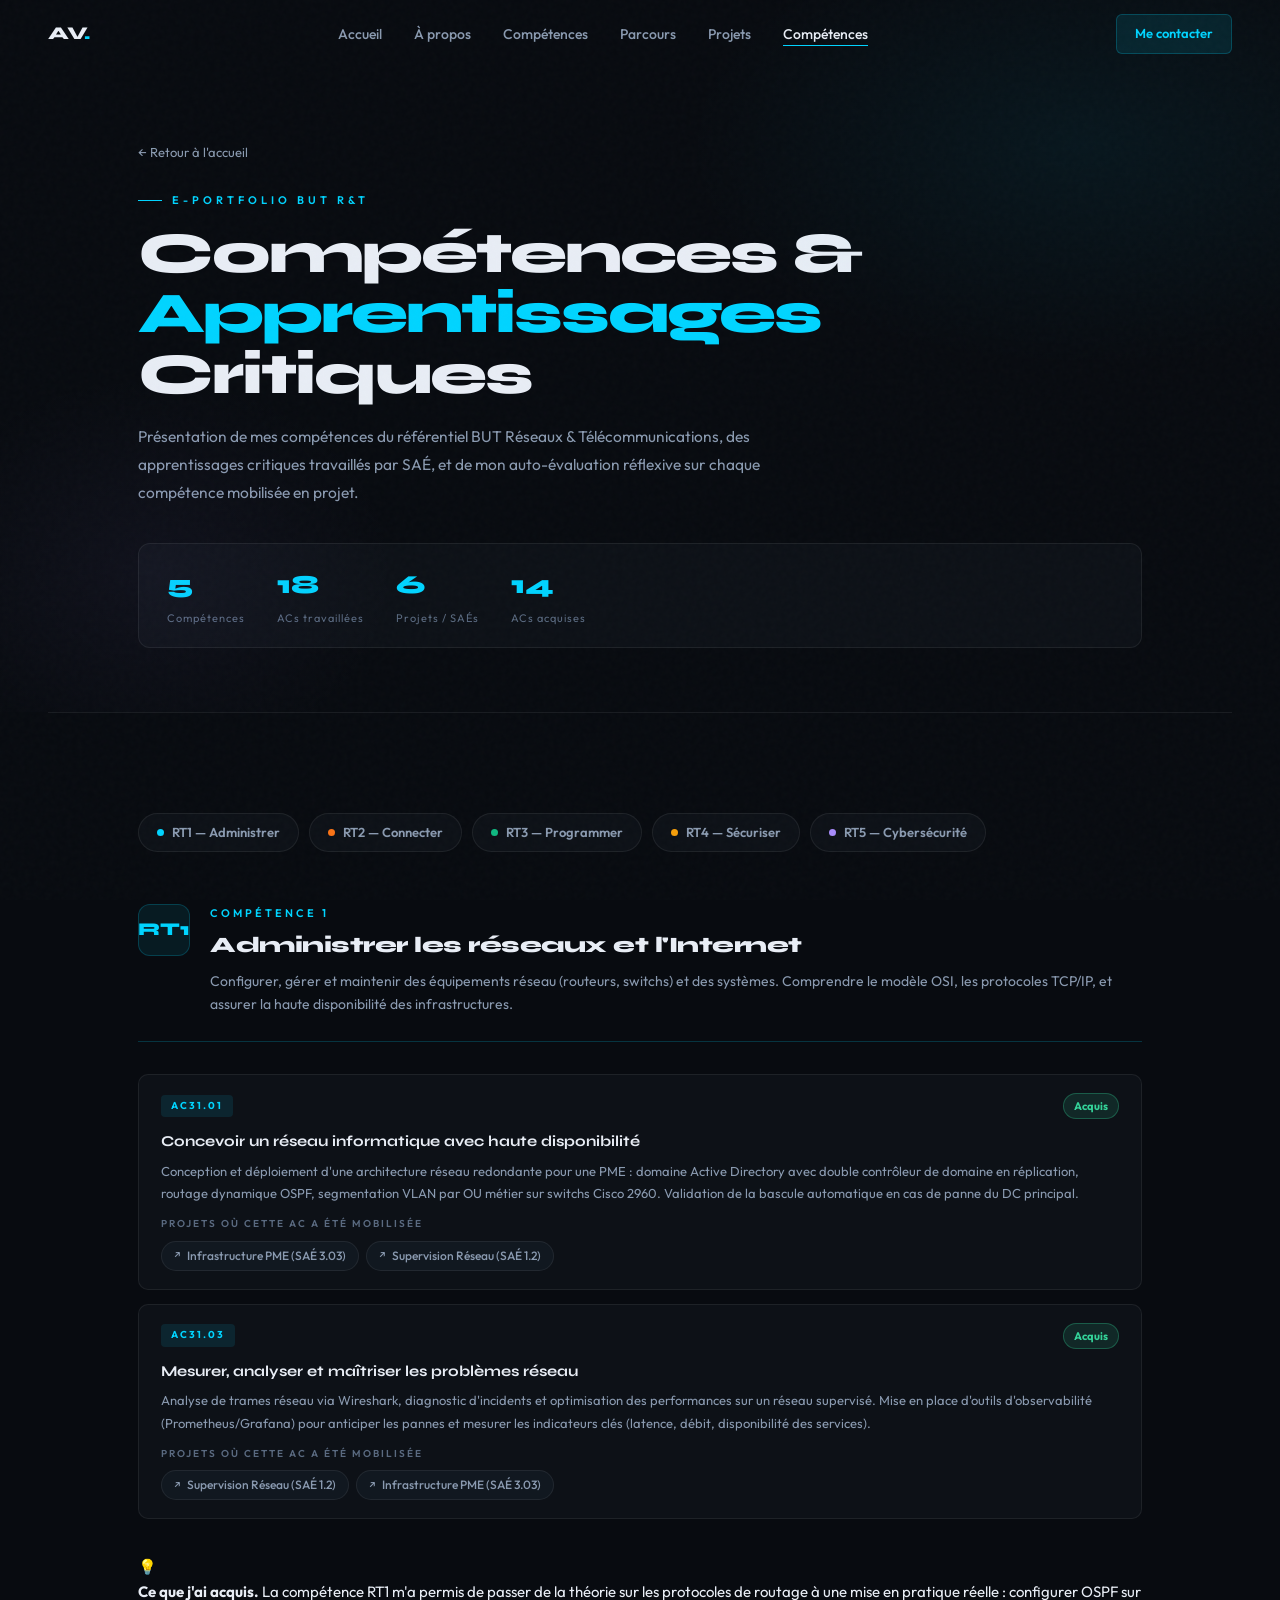
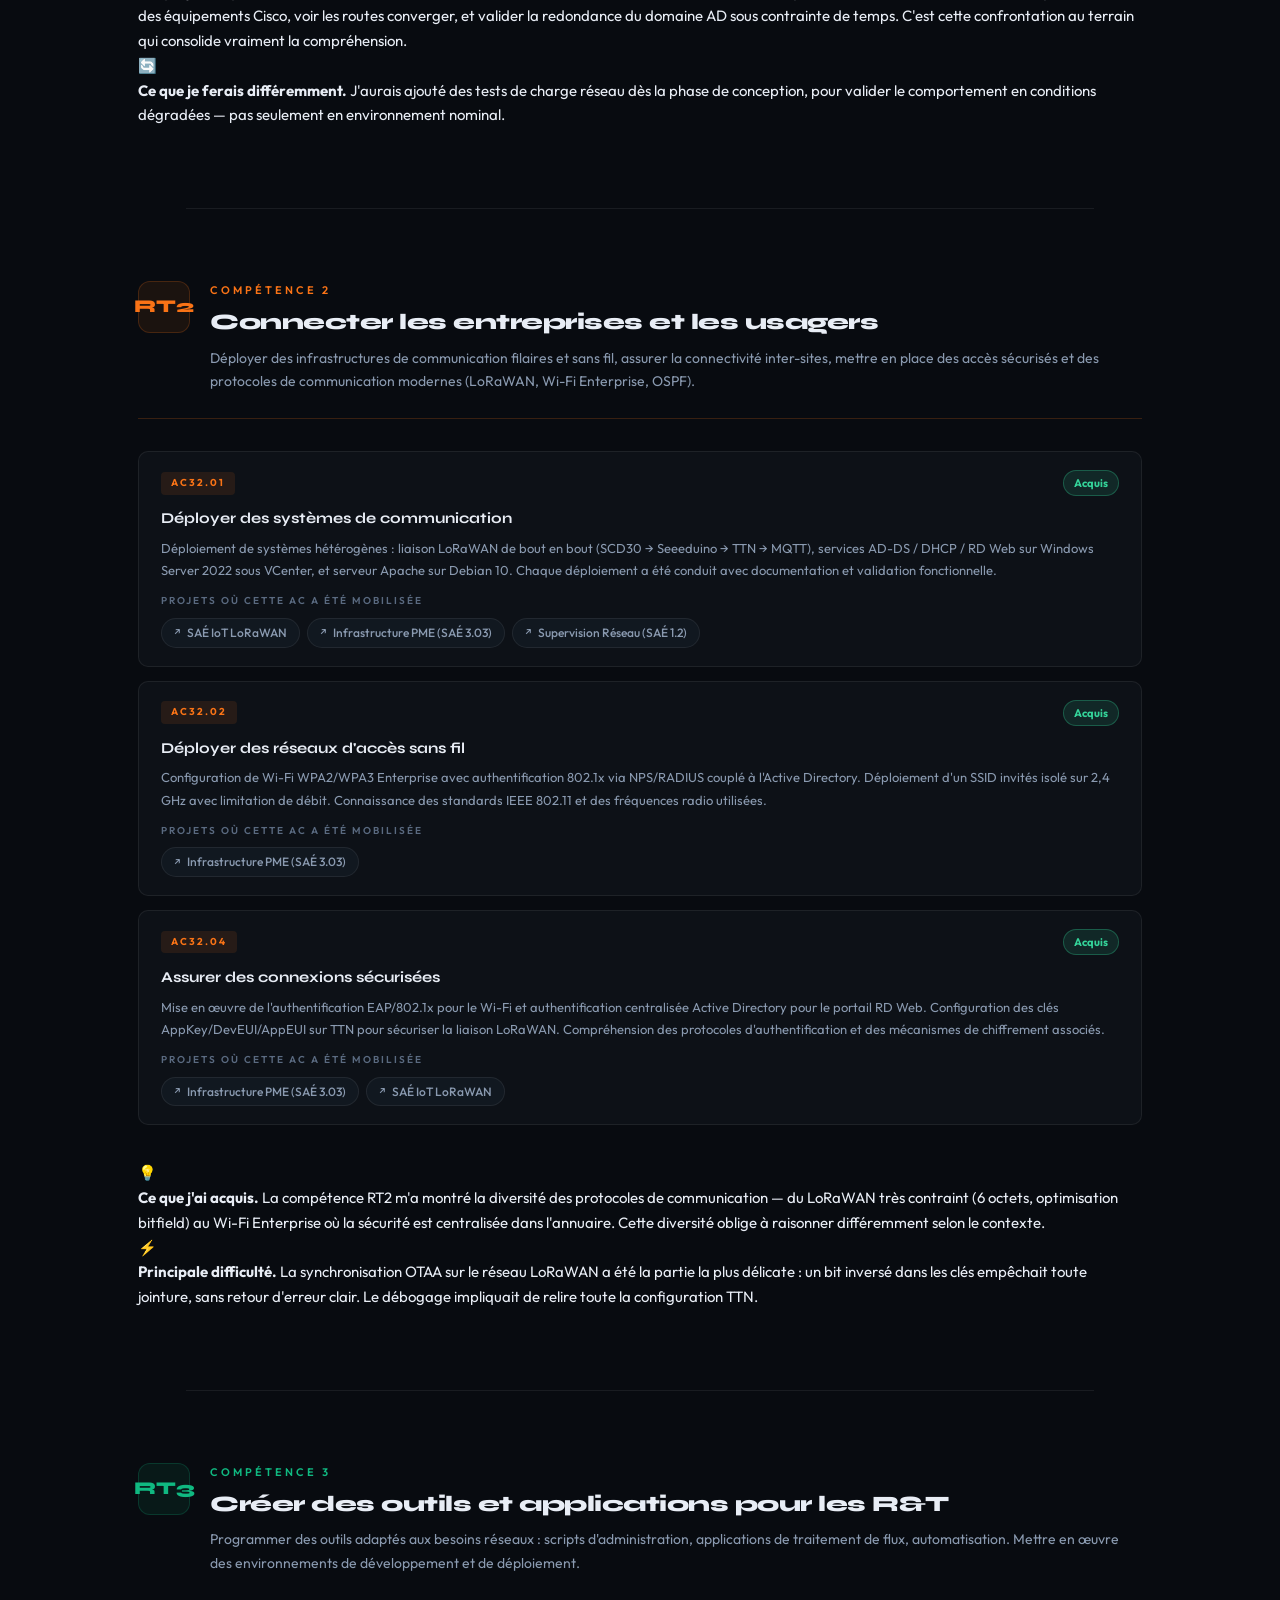
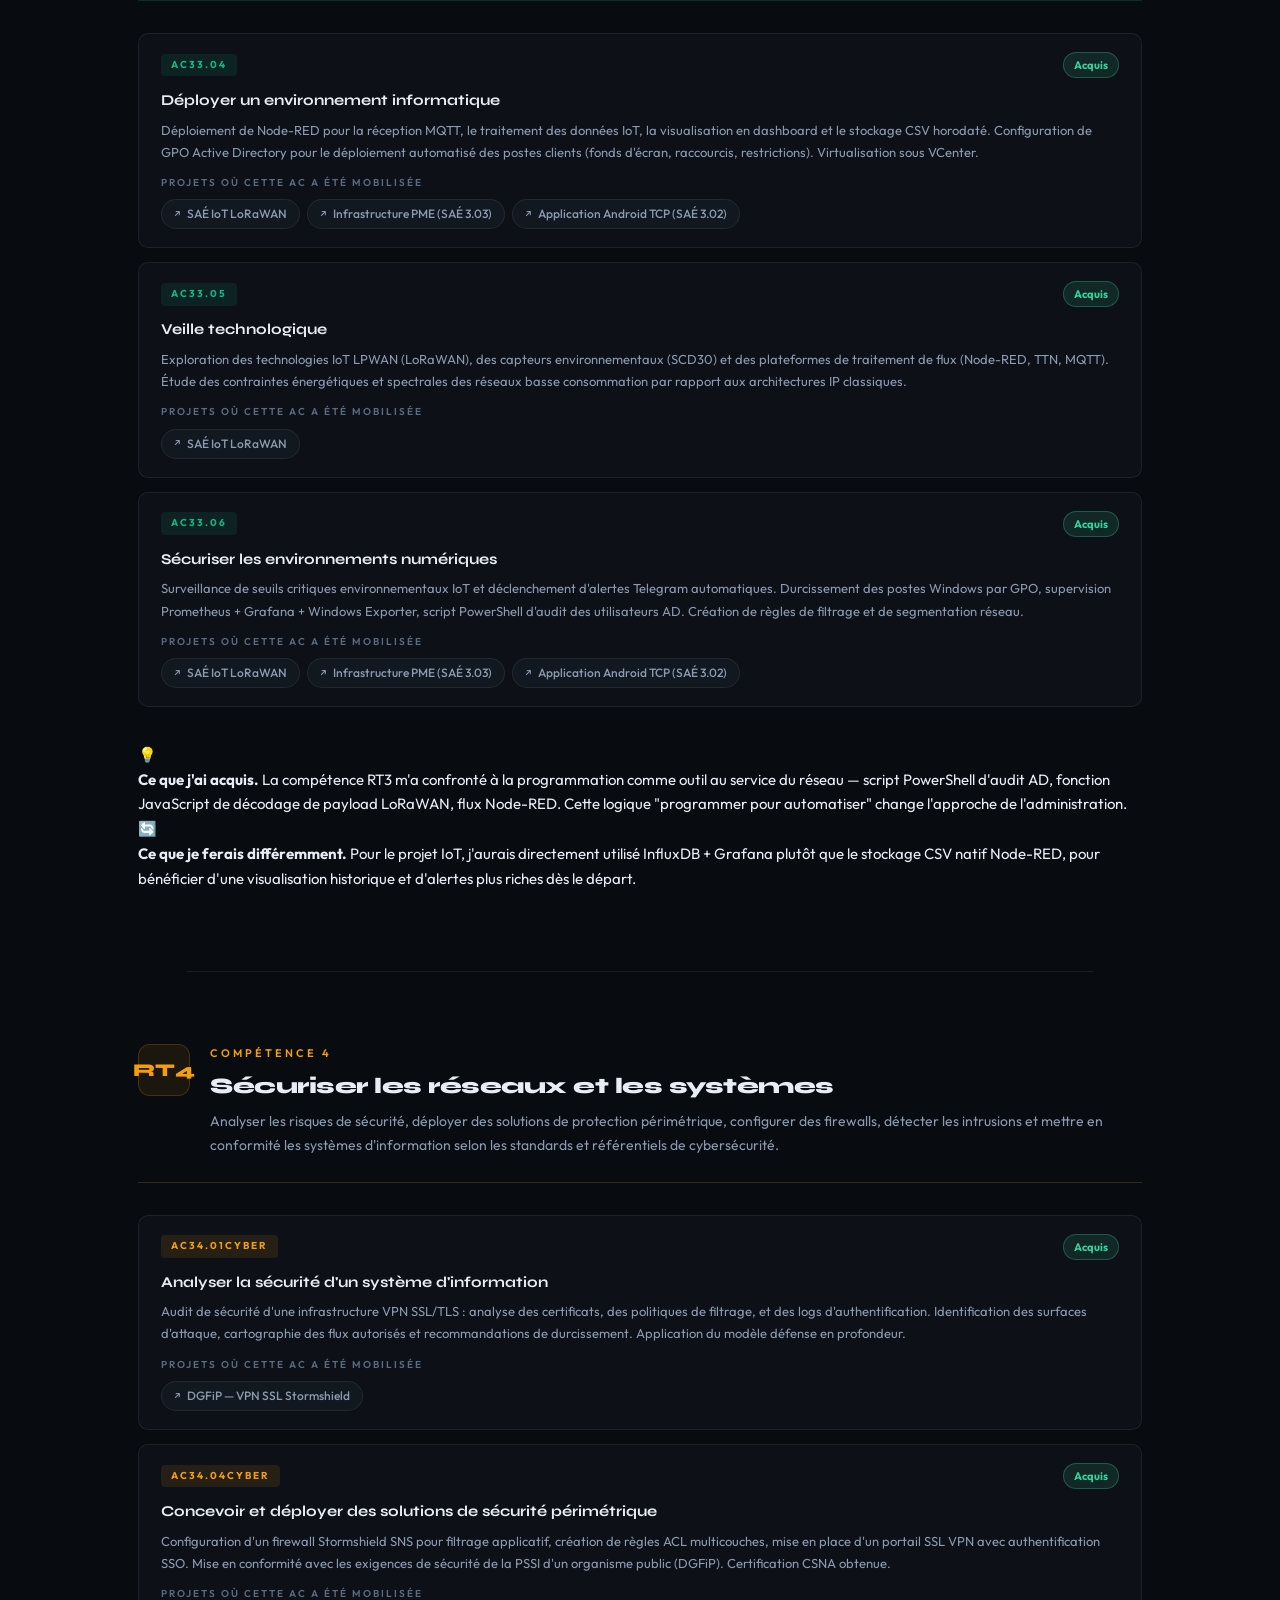
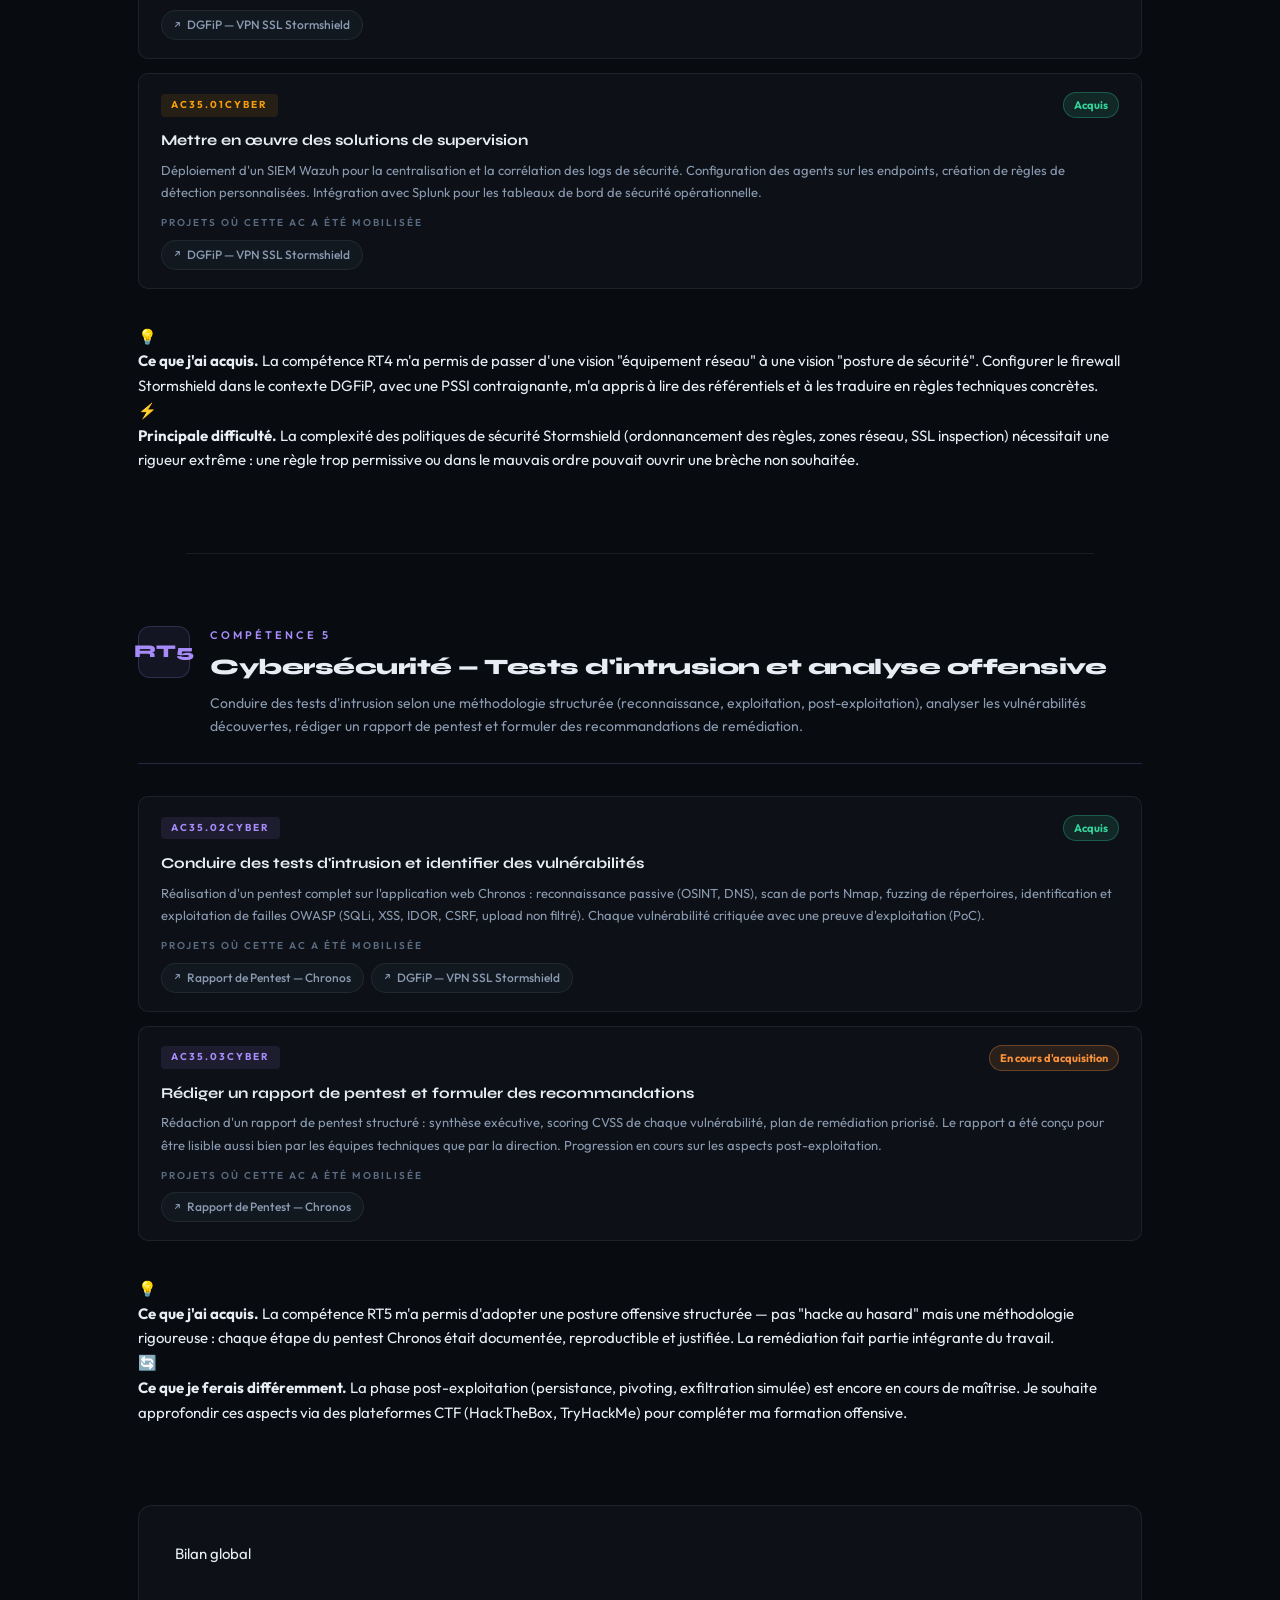
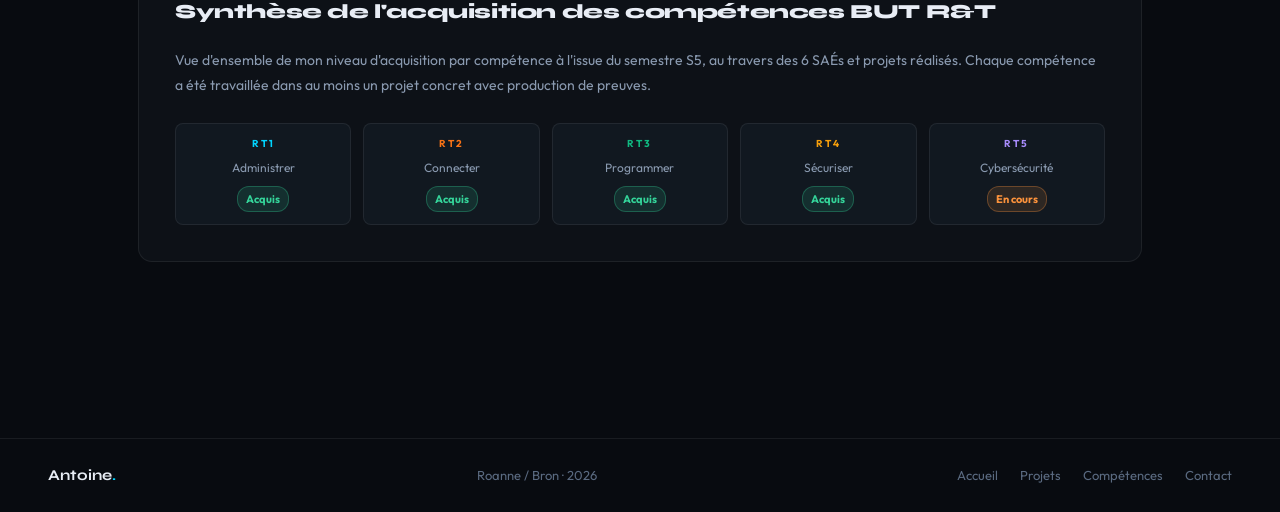
==== competences.html @ 31d894b2 "first commit" ====
<!DOCTYPE html>
<html lang="fr">
<head>
  <meta charset="UTF-8" />
  <meta name="viewport" content="width=device-width, initial-scale=1.0" />
  <title>Compétences BUT RT — Antoine Vernay</title>
  <meta name="description" content="E-Portfolio des compétences BUT Réseaux & Télécommunications — Apprentissages Critiques et projets associés par compétence." />
  <link rel="stylesheet" href="style.css" />
  <style>
    /* ── Hero ── */
    .comp-hero {
      padding: calc(var(--nav-h) + 72px) 0 64px;
      position: relative;
      overflow: hidden;
    }
    .comp-hero-blob {
      position: absolute;
      width: 800px; height: 450px;
      border-radius: 50%;
      background: radial-gradient(ellipse, rgba(0,212,255,.06) 0%, transparent 70%);
      top: -80px; right: -200px;
      pointer-events: none;
    }
    .comp-hero-blob-2 {
      position: absolute;
      width: 500px; height: 400px;
      border-radius: 50%;
      background: radial-gradient(ellipse, rgba(167,139,250,.05) 0%, transparent 70%);
      bottom: -60px; left: -100px;
      pointer-events: none;
    }
    .comp-back { display: inline-flex; align-items: center; gap: 8px; font-size: 13px; color: var(--muted-2); text-decoration: none; margin-bottom: 28px; transition: color .2s; }
    .comp-back:hover { color: var(--text); }
    .comp-hero-label { font-size: 11px; letter-spacing: 4px; text-transform: uppercase; color: var(--cyan); font-weight: 600; margin-bottom: 14px; display: flex; align-items: center; gap: 10px; }
    .comp-hero-label::before { content: ''; width: 24px; height: 1px; background: var(--cyan); }
    .comp-hero-title { font-family: var(--display); font-size: clamp(32px, 4.5vw, 60px); font-weight: 800; line-height: 1.05; letter-spacing: -2px; margin-bottom: 18px; }
    .comp-hero-title .cyan { color: var(--cyan); }
    .comp-hero-sub { font-size: 15.5px; color: var(--muted-2); line-height: 1.8; max-width: 680px; margin-bottom: 36px; }

    /* ── Stats bar ── */
    .comp-stats { display: flex; gap: 32px; flex-wrap: wrap; padding: 20px 28px; background: var(--bg-2); border: 1px solid var(--border); border-radius: 12px; margin-bottom: 0; }
    .comp-stat { display: flex; flex-direction: column; gap: 2px; }
    .comp-stat-val { font-family: var(--display); font-size: 26px; font-weight: 800; color: var(--cyan); }
    .comp-stat-lbl { font-size: 11px; color: var(--muted); letter-spacing: 1px; }

    /* ── Navigation des compétences ── */
    .comp-nav { display: flex; gap: 10px; flex-wrap: wrap; margin: 48px 0 52px; }
    .comp-nav-btn {
      display: inline-flex; align-items: center; gap: 8px;
      padding: 8px 18px; border-radius: 30px; font-size: 13px; font-weight: 600;
      border: 1px solid var(--border); background: var(--bg-2); color: var(--muted-2);
      cursor: pointer; text-decoration: none; transition: all .2s; font-family: var(--body);
    }
    .comp-nav-btn:hover { border-color: var(--cyan); color: var(--cyan); background: rgba(0,212,255,.06); }
    .comp-nav-btn.active { background: rgba(0,212,255,.1); border-color: var(--cyan); color: var(--cyan); }
    .comp-nav-dot { width: 7px; height: 7px; border-radius: 50%; flex-shrink: 0; }

    /* ── Blocs compétences ── */
    .comp-block { margin-bottom: 80px; scroll-margin-top: calc(var(--nav-h) + 20px); }
    .comp-block-header { display: flex; align-items: flex-start; gap: 20px; margin-bottom: 32px; padding-bottom: 24px; border-bottom: 1px solid var(--border); }
    .comp-block-num {
      width: 52px; height: 52px; border-radius: 12px; flex-shrink: 0;
      display: flex; align-items: center; justify-content: center;
      font-family: var(--display); font-size: 18px; font-weight: 800;
    }
    .comp-block-meta { flex: 1; }
    .comp-block-id { font-size: 11px; letter-spacing: 3px; text-transform: uppercase; font-weight: 600; margin-bottom: 5px; }
    .comp-block-title { font-family: var(--display); font-size: 22px; font-weight: 800; letter-spacing: -.5px; margin-bottom: 6px; }
    .comp-block-desc { font-size: 14px; color: var(--muted-2); line-height: 1.7; }

    /* ── ACs liste ── */
    .ac-list { display: grid; gap: 14px; margin-bottom: 36px; }
    .ac-item {
      background: var(--bg-2); border: 1px solid var(--border); border-radius: 10px;
      padding: 18px 22px; transition: border-color .25s;
    }
    .ac-item:hover { border-color: rgba(0,212,255,.2); }
    .ac-item-top { display: flex; align-items: center; justify-content: space-between; gap: 16px; margin-bottom: 10px; flex-wrap: wrap; }
    .ac-item-id { font-size: 10px; letter-spacing: 2px; text-transform: uppercase; font-weight: 700; padding: 3px 10px; border-radius: 4px; }
    .ac-item-status { font-size: 11px; font-weight: 700; padding: 3px 10px; border-radius: 20px; white-space: nowrap; }
    .ac-item-title { font-family: var(--display); font-size: 15px; font-weight: 700; color: var(--text); margin-bottom: 6px; }
    .ac-item-desc { font-size: 13px; color: var(--muted-2); line-height: 1.7; margin-bottom: 12px; }

    /* ── Projets liés ── */
    .ac-projects-label { font-size: 10px; letter-spacing: 2px; text-transform: uppercase; color: var(--muted); font-weight: 600; margin-bottom: 8px; }
    .ac-proj-list { display: flex; flex-wrap: wrap; gap: 7px; }
    .ac-proj-tag {
      display: inline-flex; align-items: center; gap: 6px;
      padding: 4px 12px; border-radius: 20px; font-size: 12px; font-weight: 500;
      text-decoration: none; transition: all .2s;
      border: 1px solid var(--border); background: var(--bg-3); color: var(--muted-2);
    }
    .ac-proj-tag:hover { color: var(--text); border-color: var(--muted); }
    .ac-proj-tag::before { content: '↗'; font-size: 10px; }

    /* Statuts */
    .s-acquis { background: rgba(52,211,153,.12); border: 1px solid rgba(52,211,153,.3); color: #34d399; }
    .s-encours { background: rgba(251,146,60,.12); border: 1px solid rgba(251,146,60,.3); color: #fb923c; }

    /* Couleurs par compétence */
    .c1 { --cc: #00d4ff;  --cc-bg: rgba(0,212,255,.08);  --cc-b: rgba(0,212,255,.2); }
    .c2 { --cc: #f97316;  --cc-bg: rgba(249,115,22,.08);  --cc-b: rgba(249,115,22,.2); }
    .c3 { --cc: #10b981;  --cc-bg: rgba(16,185,129,.08);  --cc-b: rgba(16,185,129,.2); }
    .c4 { --cc: #f59e0b;  --cc-bg: rgba(245,158,11,.08);  --cc-b: rgba(245,158,11,.2); }
    .c5 { --cc: #a78bfa;  --cc-bg: rgba(167,139,250,.08); --cc-b: rgba(167,139,250,.2); }

    .comp-block .comp-block-header { border-bottom-color: var(--cc-b); }
    .comp-block .comp-block-num { background: var(--cc-bg); border: 1px solid var(--cc-b); color: var(--cc); }
    .comp-block .comp-block-id { color: var(--cc); }
    .comp-block .ac-item:hover { border-color: var(--cc-b); }

    /* ── Conclusion globale ── */
    .global-conclusion { background: var(--bg-2); border: 1px solid var(--border); border-radius: 14px; padding: 36px; margin-bottom: 80px; }
    .global-conclusion-title { font-family: var(--display); font-size: 20px; font-weight: 800; letter-spacing: -.4px; margin-bottom: 20px; }
    .global-matrix { display: grid; grid-template-columns: repeat(5, 1fr); gap: 12px; margin-top: 24px; }
    .matrix-cell { background: var(--bg-3); border: 1px solid var(--border); border-radius: 8px; padding: 12px; text-align: center; }
    .matrix-cell-comp { font-size: 10px; letter-spacing: 2px; text-transform: uppercase; font-weight: 700; margin-bottom: 6px; }
    .matrix-cell-badge { font-size: 11px; font-weight: 700; padding: 3px 8px; border-radius: 12px; display: inline-block; }

    @media (max-width: 800px) {
      .global-matrix { grid-template-columns: repeat(3, 1fr); }
      .comp-stats { gap: 20px; }
    }
    @media (max-width: 560px) {
      .comp-block-header { flex-direction: column; }
      .global-matrix { grid-template-columns: 1fr 1fr; }
    }
  </style>
</head>
<body>

  <!-- ══ PAGE LOADER ══ -->
  <div id="page-loader">
    <div class="loader-ring"></div>
    <div class="loader-logo">AV<span>.</span></div>
  </div>

  <!-- ══ NAVBAR ══ -->
  <nav class="navbar" id="navbar">
    <a class="nav-logo" href="index.html">AV<span>.</span></a>
    <ul class="nav-links">
      <li><a href="index.html">Accueil</a></li>
      <li><a href="index.html#about">À propos</a></li>
      <li><a href="index.html#skills">Compétences</a></li>
      <li><a href="index.html#parcours">Parcours</a></li>
      <li><a href="projects.html">Projets</a></li>
      <li><a href="competences.html" class="active">Compétences</a></li>
    </ul>
    <a class="nav-cta" href="index.html#contact">Me contacter</a>
    <button class="nav-burger" id="burger" aria-label="Menu">
      <span></span><span></span><span></span>
    </button>
  </nav>

  <!-- Mobile menu -->
  <div class="nav-mobile" id="nav-mobile">
    <a href="index.html">Accueil</a>
    <a href="index.html#about">À propos</a>
    <a href="index.html#skills">Compétences</a>
    <a href="index.html#parcours">Parcours</a>
    <a href="projects.html">Projets</a>
    <a href="competences.html">Compétences</a>
    <a class="nav-cta" href="index.html#contact" style="align-self:flex-start">Me contacter</a>
  </div>


  <!-- ══ HERO ══ -->
  <div class="comp-hero">
    <div class="comp-hero-blob"></div>
    <div class="comp-hero-blob-2"></div>
    <div class="container">
      <a class="comp-back" href="index.html">← Retour à l'accueil</a>
      <p class="comp-hero-label">E-Portfolio BUT R&T</p>
      <h1 class="comp-hero-title">
        Compétences &amp; <span class="cyan">Apprentissages</span><br>Critiques
      </h1>
      <p class="comp-hero-sub">
        Présentation de mes compétences du référentiel BUT Réseaux &amp; Télécommunications, des apprentissages critiques travaillés par SAÉ, et de mon auto-évaluation réflexive sur chaque compétence mobilisée en projet.
      </p>
      <div class="comp-stats">
        <div class="comp-stat">
          <div class="comp-stat-val">5</div>
          <div class="comp-stat-lbl">Compétences</div>
        </div>
        <div class="comp-stat">
          <div class="comp-stat-val">18</div>
          <div class="comp-stat-lbl">ACs travaillées</div>
        </div>
        <div class="comp-stat">
          <div class="comp-stat-val">6</div>
          <div class="comp-stat-lbl">Projets / SAÉs</div>
        </div>
        <div class="comp-stat">
          <div class="comp-stat-val">14</div>
          <div class="comp-stat-lbl">ACs acquises</div>
        </div>
      </div>
    </div>
  </div>

  <div class="divider"></div>


  <!-- ══ CORPS ══ -->
  <div class="container" style="padding-top:52px; padding-bottom:96px;">

    <!-- Navigation des compétences -->
    <nav class="comp-nav" aria-label="Navigation compétences">
      <a href="#rt1" class="comp-nav-btn c1"><span class="comp-nav-dot" style="background:#00d4ff"></span>RT1 — Administrer</a>
      <a href="#rt2" class="comp-nav-btn c2"><span class="comp-nav-dot" style="background:#f97316"></span>RT2 — Connecter</a>
      <a href="#rt3" class="comp-nav-btn c3"><span class="comp-nav-dot" style="background:#10b981"></span>RT3 — Programmer</a>
      <a href="#rt4" class="comp-nav-btn c4"><span class="comp-nav-dot" style="background:#f59e0b"></span>RT4 — Sécuriser</a>
      <a href="#rt5" class="comp-nav-btn c5"><span class="comp-nav-dot" style="background:#a78bfa"></span>RT5 — Cybersécurité</a>
    </nav>


    <!-- ═══════════════════════════════ -->
    <!-- COMPÉTENCE 1 — Administrer     -->
    <!-- ═══════════════════════════════ -->
    <div class="comp-block c1 reveal" id="rt1">
      <div class="comp-block-header">
        <div class="comp-block-num">RT1</div>
        <div class="comp-block-meta">
          <div class="comp-block-id">Compétence 1</div>
          <div class="comp-block-title">Administrer les réseaux et l'Internet</div>
          <div class="comp-block-desc">Configurer, gérer et maintenir des équipements réseau (routeurs, switchs) et des systèmes. Comprendre le modèle OSI, les protocoles TCP/IP, et assurer la haute disponibilité des infrastructures.</div>
        </div>
      </div>

      <div class="ac-list">

        <!-- AC31.01 -->
        <div class="ac-item reveal">
          <div class="ac-item-top">
            <span class="ac-item-id" style="background:rgba(0,212,255,.1);color:#00d4ff">AC31.01</span>
            <span class="ac-item-status s-acquis">Acquis</span>
          </div>
          <div class="ac-item-title">Concevoir un réseau informatique avec haute disponibilité</div>
          <div class="ac-item-desc">
            Conception et déploiement d'une architecture réseau redondante pour une PME : domaine Active Directory avec double contrôleur de domaine en réplication, routage dynamique OSPF, segmentation VLAN par OU métier sur switchs Cisco 2960. Validation de la bascule automatique en cas de panne du DC principal.
          </div>
          <div class="ac-projects-label">Projets où cette AC a été mobilisée</div>
          <div class="ac-proj-list">
            <a class="ac-proj-tag" href="project-sae303.html">Infrastructure PME (SAÉ 3.03)</a>
            <a class="ac-proj-tag" href="project-sae12.html">Supervision Réseau (SAÉ 1.2)</a>
          </div>
        </div>

        <!-- AC31.03 -->
        <div class="ac-item reveal">
          <div class="ac-item-top">
            <span class="ac-item-id" style="background:rgba(0,212,255,.1);color:#00d4ff">AC31.03</span>
            <span class="ac-item-status s-acquis">Acquis</span>
          </div>
          <div class="ac-item-title">Mesurer, analyser et maîtriser les problèmes réseau</div>
          <div class="ac-item-desc">
            Analyse de trames réseau via Wireshark, diagnostic d'incidents et optimisation des performances sur un réseau supervisé. Mise en place d'outils d'observabilité (Prometheus/Grafana) pour anticiper les pannes et mesurer les indicateurs clés (latence, débit, disponibilité des services).
          </div>
          <div class="ac-projects-label">Projets où cette AC a été mobilisée</div>
          <div class="ac-proj-list">
            <a class="ac-proj-tag" href="project-sae12.html">Supervision Réseau (SAÉ 1.2)</a>
            <a class="ac-proj-tag" href="project-sae303.html">Infrastructure PME (SAÉ 3.03)</a>
          </div>
        </div>

      </div>

      <!-- Analyse réflexive RT1 -->
      <div class="reflexive-block">
        <div class="reflexive-item">
          <div class="reflexive-item-icon">💡</div>
          <div><strong>Ce que j'ai acquis.</strong> La compétence RT1 m'a permis de passer de la théorie sur les protocoles de routage à une mise en pratique réelle : configurer OSPF sur des équipements Cisco, voir les routes converger, et valider la redondance du domaine AD sous contrainte de temps. C'est cette confrontation au terrain qui consolide vraiment la compréhension.</div>
        </div>
        <div class="reflexive-item">
          <div class="reflexive-item-icon">🔄</div>
          <div><strong>Ce que je ferais différemment.</strong> J'aurais ajouté des tests de charge réseau dès la phase de conception, pour valider le comportement en conditions dégradées — pas seulement en environnement nominal.</div>
        </div>
      </div>
    </div>

    <div class="divider" style="margin-bottom:72px"></div>


    <!-- ═══════════════════════════════ -->
    <!-- COMPÉTENCE 2 — Connecter       -->
    <!-- ═══════════════════════════════ -->
    <div class="comp-block c2 reveal" id="rt2">
      <div class="comp-block-header">
        <div class="comp-block-num">RT2</div>
        <div class="comp-block-meta">
          <div class="comp-block-id">Compétence 2</div>
          <div class="comp-block-title">Connecter les entreprises et les usagers</div>
          <div class="comp-block-desc">Déployer des infrastructures de communication filaires et sans fil, assurer la connectivité inter-sites, mettre en place des accès sécurisés et des protocoles de communication modernes (LoRaWAN, Wi-Fi Enterprise, OSPF).</div>
        </div>
      </div>

      <div class="ac-list">

        <!-- AC32.01 -->
        <div class="ac-item reveal">
          <div class="ac-item-top">
            <span class="ac-item-id" style="background:rgba(249,115,22,.1);color:#f97316">AC32.01</span>
            <span class="ac-item-status s-acquis">Acquis</span>
          </div>
          <div class="ac-item-title">Déployer des systèmes de communication</div>
          <div class="ac-item-desc">
            Déploiement de systèmes hétérogènes : liaison LoRaWAN de bout en bout (SCD30 → Seeeduino → TTN → MQTT), services AD-DS / DHCP / RD Web sur Windows Server 2022 sous VCenter, et serveur Apache sur Debian 10. Chaque déploiement a été conduit avec documentation et validation fonctionnelle.
          </div>
          <div class="ac-projects-label">Projets où cette AC a été mobilisée</div>
          <div class="ac-proj-list">
            <a class="ac-proj-tag" href="project-iot.html">SAÉ IoT LoRaWAN</a>
            <a class="ac-proj-tag" href="project-sae303.html">Infrastructure PME (SAÉ 3.03)</a>
            <a class="ac-proj-tag" href="project-sae12.html">Supervision Réseau (SAÉ 1.2)</a>
          </div>
        </div>

        <!-- AC32.02 -->
        <div class="ac-item reveal">
          <div class="ac-item-top">
            <span class="ac-item-id" style="background:rgba(249,115,22,.1);color:#f97316">AC32.02</span>
            <span class="ac-item-status s-acquis">Acquis</span>
          </div>
          <div class="ac-item-title">Déployer des réseaux d'accès sans fil</div>
          <div class="ac-item-desc">
            Configuration de Wi-Fi WPA2/WPA3 Enterprise avec authentification 802.1x via NPS/RADIUS couplé à l'Active Directory. Déploiement d'un SSID invités isolé sur 2,4 GHz avec limitation de débit. Connaissance des standards IEEE 802.11 et des fréquences radio utilisées.
          </div>
          <div class="ac-projects-label">Projets où cette AC a été mobilisée</div>
          <div class="ac-proj-list">
            <a class="ac-proj-tag" href="project-sae303.html">Infrastructure PME (SAÉ 3.03)</a>
          </div>
        </div>

        <!-- AC32.04 -->
        <div class="ac-item reveal">
          <div class="ac-item-top">
            <span class="ac-item-id" style="background:rgba(249,115,22,.1);color:#f97316">AC32.04</span>
            <span class="ac-item-status s-acquis">Acquis</span>
          </div>
          <div class="ac-item-title">Assurer des connexions sécurisées</div>
          <div class="ac-item-desc">
            Mise en œuvre de l'authentification EAP/802.1x pour le Wi-Fi et authentification centralisée Active Directory pour le portail RD Web. Configuration des clés AppKey/DevEUI/AppEUI sur TTN pour sécuriser la liaison LoRaWAN. Compréhension des protocoles d'authentification et des mécanismes de chiffrement associés.
          </div>
          <div class="ac-projects-label">Projets où cette AC a été mobilisée</div>
          <div class="ac-proj-list">
            <a class="ac-proj-tag" href="project-sae303.html">Infrastructure PME (SAÉ 3.03)</a>
            <a class="ac-proj-tag" href="project-iot.html">SAÉ IoT LoRaWAN</a>
          </div>
        </div>

      </div>

      <!-- Analyse réflexive RT2 -->
      <div class="reflexive-block">
        <div class="reflexive-item">
          <div class="reflexive-item-icon">💡</div>
          <div><strong>Ce que j'ai acquis.</strong> La compétence RT2 m'a montré la diversité des protocoles de communication — du LoRaWAN très contraint (6 octets, optimisation bitfield) au Wi-Fi Enterprise où la sécurité est centralisée dans l'annuaire. Cette diversité oblige à raisonner différemment selon le contexte.</div>
        </div>
        <div class="reflexive-item">
          <div class="reflexive-item-icon">⚡</div>
          <div><strong>Principale difficulté.</strong> La synchronisation OTAA sur le réseau LoRaWAN a été la partie la plus délicate : un bit inversé dans les clés empêchait toute jointure, sans retour d'erreur clair. Le débogage impliquait de relire toute la configuration TTN.</div>
        </div>
      </div>
    </div>

    <div class="divider" style="margin-bottom:72px"></div>


    <!-- ═══════════════════════════════ -->
    <!-- COMPÉTENCE 3 — Programmer      -->
    <!-- ═══════════════════════════════ -->
    <div class="comp-block c3 reveal" id="rt3">
      <div class="comp-block-header">
        <div class="comp-block-num">RT3</div>
        <div class="comp-block-meta">
          <div class="comp-block-id">Compétence 3</div>
          <div class="comp-block-title">Créer des outils et applications pour les R&T</div>
          <div class="comp-block-desc">Programmer des outils adaptés aux besoins réseaux : scripts d'administration, applications de traitement de flux, automatisation. Mettre en œuvre des environnements de développement et de déploiement.</div>
        </div>
      </div>

      <div class="ac-list">

        <!-- AC33.04 -->
        <div class="ac-item reveal">
          <div class="ac-item-top">
            <span class="ac-item-id" style="background:rgba(16,185,129,.1);color:#10b981">AC33.04</span>
            <span class="ac-item-status s-acquis">Acquis</span>
          </div>
          <div class="ac-item-title">Déployer un environnement informatique</div>
          <div class="ac-item-desc">
            Déploiement de Node-RED pour la réception MQTT, le traitement des données IoT, la visualisation en dashboard et le stockage CSV horodaté. Configuration de GPO Active Directory pour le déploiement automatisé des postes clients (fonds d'écran, raccourcis, restrictions). Virtualisation sous VCenter.
          </div>
          <div class="ac-projects-label">Projets où cette AC a été mobilisée</div>
          <div class="ac-proj-list">
            <a class="ac-proj-tag" href="project-iot.html">SAÉ IoT LoRaWAN</a>
            <a class="ac-proj-tag" href="project-sae303.html">Infrastructure PME (SAÉ 3.03)</a>
            <a class="ac-proj-tag" href="project-sae302.html">Application Android TCP (SAÉ 3.02)</a>
          </div>
        </div>

        <!-- AC33.05 -->
        <div class="ac-item reveal">
          <div class="ac-item-top">
            <span class="ac-item-id" style="background:rgba(16,185,129,.1);color:#10b981">AC33.05</span>
            <span class="ac-item-status s-acquis">Acquis</span>
          </div>
          <div class="ac-item-title">Veille technologique</div>
          <div class="ac-item-desc">
            Exploration des technologies IoT LPWAN (LoRaWAN), des capteurs environnementaux (SCD30) et des plateformes de traitement de flux (Node-RED, TTN, MQTT). Étude des contraintes énergétiques et spectrales des réseaux basse consommation par rapport aux architectures IP classiques.
          </div>
          <div class="ac-projects-label">Projets où cette AC a été mobilisée</div>
          <div class="ac-proj-list">
            <a class="ac-proj-tag" href="project-iot.html">SAÉ IoT LoRaWAN</a>
          </div>
        </div>

        <!-- AC33.06 -->
        <div class="ac-item reveal">
          <div class="ac-item-top">
            <span class="ac-item-id" style="background:rgba(16,185,129,.1);color:#10b981">AC33.06</span>
            <span class="ac-item-status s-acquis">Acquis</span>
          </div>
          <div class="ac-item-title">Sécuriser les environnements numériques</div>
          <div class="ac-item-desc">
            Surveillance de seuils critiques environnementaux IoT et déclenchement d'alertes Telegram automatiques. Durcissement des postes Windows par GPO, supervision Prometheus + Grafana + Windows Exporter, script PowerShell d'audit des utilisateurs AD. Création de règles de filtrage et de segmentation réseau.
          </div>
          <div class="ac-projects-label">Projets où cette AC a été mobilisée</div>
          <div class="ac-proj-list">
            <a class="ac-proj-tag" href="project-iot.html">SAÉ IoT LoRaWAN</a>
            <a class="ac-proj-tag" href="project-sae303.html">Infrastructure PME (SAÉ 3.03)</a>
            <a class="ac-proj-tag" href="project-sae302.html">Application Android TCP (SAÉ 3.02)</a>
          </div>
        </div>

      </div>

      <!-- Analyse réflexive RT3 -->
      <div class="reflexive-block">
        <div class="reflexive-item">
          <div class="reflexive-item-icon">💡</div>
          <div><strong>Ce que j'ai acquis.</strong> La compétence RT3 m'a confronté à la programmation comme outil au service du réseau — script PowerShell d'audit AD, fonction JavaScript de décodage de payload LoRaWAN, flux Node-RED. Cette logique "programmer pour automatiser" change l'approche de l'administration.</div>
        </div>
        <div class="reflexive-item">
          <div class="reflexive-item-icon">🔄</div>
          <div><strong>Ce que je ferais différemment.</strong> Pour le projet IoT, j'aurais directement utilisé InfluxDB + Grafana plutôt que le stockage CSV natif Node-RED, pour bénéficier d'une visualisation historique et d'alertes plus riches dès le départ.</div>
        </div>
      </div>
    </div>

    <div class="divider" style="margin-bottom:72px"></div>


    <!-- ═══════════════════════════════ -->
    <!-- COMPÉTENCE 4 — Sécuriser       -->
    <!-- ═══════════════════════════════ -->
    <div class="comp-block c4 reveal" id="rt4">
      <div class="comp-block-header">
        <div class="comp-block-num">RT4</div>
        <div class="comp-block-meta">
          <div class="comp-block-id">Compétence 4</div>
          <div class="comp-block-title">Sécuriser les réseaux et les systèmes</div>
          <div class="comp-block-desc">Analyser les risques de sécurité, déployer des solutions de protection périmétrique, configurer des firewalls, détecter les intrusions et mettre en conformité les systèmes d'information selon les standards et référentiels de cybersécurité.</div>
        </div>
      </div>

      <div class="ac-list">

        <!-- AC34.01 -->
        <div class="ac-item reveal">
          <div class="ac-item-top">
            <span class="ac-item-id" style="background:rgba(245,158,11,.1);color:#f59e0b">AC34.01Cyber</span>
            <span class="ac-item-status s-acquis">Acquis</span>
          </div>
          <div class="ac-item-title">Analyser la sécurité d'un système d'information</div>
          <div class="ac-item-desc">
            Audit de sécurité d'une infrastructure VPN SSL/TLS : analyse des certificats, des politiques de filtrage, et des logs d'authentification. Identification des surfaces d'attaque, cartographie des flux autorisés et recommandations de durcissement. Application du modèle défense en profondeur.
          </div>
          <div class="ac-projects-label">Projets où cette AC a été mobilisée</div>
          <div class="ac-proj-list">
            <a class="ac-proj-tag" href="project-dgfip.html">DGFiP — VPN SSL Stormshield</a>
          </div>
        </div>

        <!-- AC34.04 -->
        <div class="ac-item reveal">
          <div class="ac-item-top">
            <span class="ac-item-id" style="background:rgba(245,158,11,.1);color:#f59e0b">AC34.04Cyber</span>
            <span class="ac-item-status s-acquis">Acquis</span>
          </div>
          <div class="ac-item-title">Concevoir et déployer des solutions de sécurité périmétrique</div>
          <div class="ac-item-desc">
            Configuration d'un firewall Stormshield SNS pour filtrage applicatif, création de règles ACL multicouches, mise en place d'un portail SSL VPN avec authentification SSO. Mise en conformité avec les exigences de sécurité de la PSSI d'un organisme public (DGFiP). Certification CSNA obtenue.
          </div>
          <div class="ac-projects-label">Projets où cette AC a été mobilisée</div>
          <div class="ac-proj-list">
            <a class="ac-proj-tag" href="project-dgfip.html">DGFiP — VPN SSL Stormshield</a>
          </div>
        </div>

        <!-- AC35.01 -->
        <div class="ac-item reveal">
          <div class="ac-item-top">
            <span class="ac-item-id" style="background:rgba(245,158,11,.1);color:#f59e0b">AC35.01Cyber</span>
            <span class="ac-item-status s-acquis">Acquis</span>
          </div>
          <div class="ac-item-title">Mettre en œuvre des solutions de supervision</div>
          <div class="ac-item-desc">
            Déploiement d'un SIEM Wazuh pour la centralisation et la corrélation des logs de sécurité. Configuration des agents sur les endpoints, création de règles de détection personnalisées. Intégration avec Splunk pour les tableaux de bord de sécurité opérationnelle.
          </div>
          <div class="ac-projects-label">Projets où cette AC a été mobilisée</div>
          <div class="ac-proj-list">
            <a class="ac-proj-tag" href="project-dgfip.html">DGFiP — VPN SSL Stormshield</a>
          </div>
        </div>

      </div>

      <!-- Analyse réflexive RT4 -->
      <div class="reflexive-block">
        <div class="reflexive-item">
          <div class="reflexive-item-icon">💡</div>
          <div><strong>Ce que j'ai acquis.</strong> La compétence RT4 m'a permis de passer d'une vision "équipement réseau" à une vision "posture de sécurité". Configurer le firewall Stormshield dans le contexte DGFiP, avec une PSSI contraignante, m'a appris à lire des référentiels et à les traduire en règles techniques concrètes.</div>
        </div>
        <div class="reflexive-item">
          <div class="reflexive-item-icon">⚡</div>
          <div><strong>Principale difficulté.</strong> La complexité des politiques de sécurité Stormshield (ordonnancement des règles, zones réseau, SSL inspection) nécessitait une rigueur extrême : une règle trop permissive ou dans le mauvais ordre pouvait ouvrir une brèche non souhaitée.</div>
        </div>
      </div>
    </div>

    <div class="divider" style="margin-bottom:72px"></div>


    <!-- ═══════════════════════════════ -->
    <!-- COMPÉTENCE 5 — Cybersécurité   -->
    <!-- ═══════════════════════════════ -->
    <div class="comp-block c5 reveal" id="rt5">
      <div class="comp-block-header">
        <div class="comp-block-num">RT5</div>
        <div class="comp-block-meta">
          <div class="comp-block-id">Compétence 5</div>
          <div class="comp-block-title">Cybersécurité — Tests d'intrusion et analyse offensive</div>
          <div class="comp-block-desc">Conduire des tests d'intrusion selon une méthodologie structurée (reconnaissance, exploitation, post-exploitation), analyser les vulnérabilités découvertes, rédiger un rapport de pentest et formuler des recommandations de remédiation.</div>
        </div>
      </div>

      <div class="ac-list">

        <!-- AC35.02 -->
        <div class="ac-item reveal">
          <div class="ac-item-top">
            <span class="ac-item-id" style="background:rgba(167,139,250,.1);color:#a78bfa">AC35.02Cyber</span>
            <span class="ac-item-status s-acquis">Acquis</span>
          </div>
          <div class="ac-item-title">Conduire des tests d'intrusion et identifier des vulnérabilités</div>
          <div class="ac-item-desc">
            Réalisation d'un pentest complet sur l'application web Chronos : reconnaissance passive (OSINT, DNS), scan de ports Nmap, fuzzing de répertoires, identification et exploitation de failles OWASP (SQLi, XSS, IDOR, CSRF, upload non filtré). Chaque vulnérabilité critiquée avec une preuve d'exploitation (PoC).
          </div>
          <div class="ac-projects-label">Projets où cette AC a été mobilisée</div>
          <div class="ac-proj-list">
            <a class="ac-proj-tag" href="project-chronos.html">Rapport de Pentest — Chronos</a>
            <a class="ac-proj-tag" href="project-dgfip.html">DGFiP — VPN SSL Stormshield</a>
          </div>
        </div>

        <!-- AC35.03 -->
        <div class="ac-item reveal">
          <div class="ac-item-top">
            <span class="ac-item-id" style="background:rgba(167,139,250,.1);color:#a78bfa">AC35.03Cyber</span>
            <span class="ac-item-status s-encours">En cours d'acquisition</span>
          </div>
          <div class="ac-item-title">Rédiger un rapport de pentest et formuler des recommandations</div>
          <div class="ac-item-desc">
            Rédaction d'un rapport de pentest structuré : synthèse exécutive, scoring CVSS de chaque vulnérabilité, plan de remédiation priorisé. Le rapport a été conçu pour être lisible aussi bien par les équipes techniques que par la direction. Progression en cours sur les aspects post-exploitation.
          </div>
          <div class="ac-projects-label">Projets où cette AC a été mobilisée</div>
          <div class="ac-proj-list">
            <a class="ac-proj-tag" href="project-chronos.html">Rapport de Pentest — Chronos</a>
          </div>
        </div>

      </div>

      <!-- Analyse réflexive RT5 -->
      <div class="reflexive-block">
        <div class="reflexive-item">
          <div class="reflexive-item-icon">💡</div>
          <div><strong>Ce que j'ai acquis.</strong> La compétence RT5 m'a permis d'adopter une posture offensive structurée — pas "hacke au hasard" mais une méthodologie rigoureuse : chaque étape du pentest Chronos était documentée, reproductible et justifiée. La remédiation fait partie intégrante du travail.</div>
        </div>
        <div class="reflexive-item">
          <div class="reflexive-item-icon">🔄</div>
          <div><strong>Ce que je ferais différemment.</strong> La phase post-exploitation (persistance, pivoting, exfiltration simulée) est encore en cours de maîtrise. Je souhaite approfondir ces aspects via des plateformes CTF (HackTheBox, TryHackMe) pour compléter ma formation offensive.</div>
        </div>
      </div>
    </div>


    <!-- ═══════════════════════════════ -->
    <!-- BILAN GLOBAL                   -->
    <!-- ═══════════════════════════════ -->
    <div class="global-conclusion reveal">
      <div class="proof-divider" style="margin-bottom:28px">
        <div class="proof-divider-line"></div>
        <div class="proof-divider-label">Bilan global</div>
        <div class="proof-divider-line"></div>
      </div>
      <div class="global-conclusion-title">Synthèse de l'acquisition des compétences BUT R&T</div>
      <p style="font-size:14px;color:var(--muted-2);line-height:1.8;margin-bottom:24px">
        Vue d'ensemble de mon niveau d'acquisition par compétence à l'issue du semestre S5, au travers des 6 SAÉs et projets réalisés. Chaque compétence a été travaillée dans au moins un projet concret avec production de preuves.
      </p>
      <div class="global-matrix">
        <div class="matrix-cell">
          <div class="matrix-cell-comp" style="color:#00d4ff">RT1</div>
          <div style="font-size:12px;color:var(--muted-2);margin-bottom:8px">Administrer</div>
          <span class="matrix-cell-badge s-acquis">Acquis</span>
        </div>
        <div class="matrix-cell">
          <div class="matrix-cell-comp" style="color:#f97316">RT2</div>
          <div style="font-size:12px;color:var(--muted-2);margin-bottom:8px">Connecter</div>
          <span class="matrix-cell-badge s-acquis">Acquis</span>
        </div>
        <div class="matrix-cell">
          <div class="matrix-cell-comp" style="color:#10b981">RT3</div>
          <div style="font-size:12px;color:var(--muted-2);margin-bottom:8px">Programmer</div>
          <span class="matrix-cell-badge s-acquis">Acquis</span>
        </div>
        <div class="matrix-cell">
          <div class="matrix-cell-comp" style="color:#f59e0b">RT4</div>
          <div style="font-size:12px;color:var(--muted-2);margin-bottom:8px">Sécuriser</div>
          <span class="matrix-cell-badge s-acquis">Acquis</span>
        </div>
        <div class="matrix-cell">
          <div class="matrix-cell-comp" style="color:#a78bfa">RT5</div>
          <div style="font-size:12px;color:var(--muted-2);margin-bottom:8px">Cybersécurité</div>
          <span class="matrix-cell-badge s-encours">En cours</span>
        </div>
      </div>
    </div>

  </div>


  <!-- ══ FOOTER ══ -->
  <footer>
    <div class="footer-logo">Antoine<span>.</span></div>
    <span>Roanne / Bron · 2026</span>
    <div class="footer-links">
      <a href="index.html">Accueil</a>
      <a href="projects.html">Projets</a>
      <a href="competences.html">Compétences</a>
      <a href="index.html#contact">Contact</a>
    </div>
  </footer>

  <script src="main.js"></script>
</body>
</html>
---- style.css ----
/* ══════════════════════════════════════════
   FONTS
══════════════════════════════════════════ */
@import url('https://fonts.googleapis.com/css2?family=Syne:wght@400;600;700;800&family=Outfit:wght@300;400;500;600&display=swap');

/* ══════════════════════════════════════════
   VARIABLES
══════════════════════════════════════════ */
:root {
  --bg:            #080b10;
  --bg-2:          #0d1117;
  --bg-3:          #111820;
  --border:        rgba(255, 255, 255, 0.07);
  --border-c:      rgba(0, 212, 255, 0.22);
  --cyan:          #00d4ff;
  --cyan-dim:      rgba(0, 212, 255, 0.10);
  --text:          #e8edf5;
  --muted:         #5a6a80;
  --muted-2:       #8a9ab0;
  --display:       'Syne', sans-serif;
  --body:          'Outfit', sans-serif;
  --r:             6px;
  --nav-h:         68px;
  --max:           1100px;
}

/* ══════════════════════════════════════════
   PAGE LOADER
══════════════════════════════════════════ */
#page-loader {
  position: fixed;
  inset: 0;
  z-index: 9998;
  background: var(--bg);
  display: flex;
  flex-direction: column;
  align-items: center;
  justify-content: center;
  gap: 20px;
  transition: opacity .5s ease, visibility .5s ease;
}
#page-loader.hidden {
  opacity: 0;
  visibility: hidden;
  pointer-events: none;
}
.loader-logo {
  font-family: var(--display);
  font-size: 26px;
  font-weight: 800;
  color: var(--text);
  letter-spacing: -1px;
}
.loader-logo span { color: var(--cyan); }

.loader-ring {
  width: 44px;
  height: 44px;
  border-radius: 50%;
  border: 2px solid rgba(0, 212, 255, 0.12);
  border-top-color: var(--cyan);
  animation: loader-spin .75s linear infinite;
}
@keyframes loader-spin {
  to { transform: rotate(360deg); }
}

/* ══════════════════════════════════════════
   RESET
══════════════════════════════════════════ */
*, *::before, *::after { box-sizing: border-box; margin: 0; padding: 0; }
html { scroll-behavior: smooth; }

body {
  background: var(--bg);
  color: var(--text);
  font-family: var(--body);
  font-size: 15px;
  line-height: 1.65;
  -webkit-font-smoothing: antialiased;
  overflow-x: hidden;
}

/* grain overlay */
body::before {
  content: '';
  position: fixed;
  inset: 0;
  background-image: url("data:image/svg+xml,%3Csvg viewBox='0 0 200 200' xmlns='http://www.w3.org/2000/svg'%3E%3Cfilter id='n'%3E%3CfeTurbulence type='fractalNoise' baseFrequency='0.85' numOctaves='4' stitchTiles='stitch'/%3E%3C/filter%3E%3Crect width='100%25' height='100%25' filter='url(%23n)'/%3E%3C/svg%3E");
  opacity: 0.022;
  pointer-events: none;
  z-index: 9999;
}

::selection { background: var(--cyan); color: var(--bg); }

::-webkit-scrollbar { width: 4px; }
::-webkit-scrollbar-track { background: var(--bg); }
::-webkit-scrollbar-thumb { background: var(--border-c); border-radius: 2px; }

/* ══════════════════════════════════════════
   TYPOGRAPHY HELPERS
══════════════════════════════════════════ */
.display { font-family: var(--display); }

.section-label {
  font-size: 11px;
  letter-spacing: 4px;
  text-transform: uppercase;
  color: var(--cyan);
  font-weight: 600;
  margin-bottom: 12px;
}

.section-title {
  font-family: var(--display);
  font-size: clamp(32px, 4vw, 52px);
  font-weight: 800;
  line-height: 1.08;
  letter-spacing: -1.5px;
}

/* ══════════════════════════════════════════
   LAYOUT
══════════════════════════════════════════ */
.container {
  max-width: var(--max);
  margin: 0 auto;
  padding: 0 48px;
}

.divider {
  height: 1px;
  background: var(--border);
  margin: 0 48px;
}

section {
  padding: 96px 0;
}

/* ══════════════════════════════════════════
   BUTTONS
══════════════════════════════════════════ */
.btn-primary {
  display: inline-flex;
  align-items: center;
  gap: 8px;
  background: var(--cyan);
  color: var(--bg);
  border: none;
  padding: 13px 28px;
  border-radius: var(--r);
  font-size: 14px;
  font-weight: 600;
  font-family: var(--body);
  cursor: pointer;
  text-decoration: none;
  transition: box-shadow .25s, transform .2s;
}
.btn-primary:hover {
  box-shadow: 0 0 28px rgba(0,212,255,.4);
  transform: translateY(-2px);
}

.btn-ghost {
  display: inline-flex;
  align-items: center;
  gap: 8px;
  background: transparent;
  color: var(--text);
  border: 1px solid var(--border);
  padding: 13px 28px;
  border-radius: var(--r);
  font-size: 14px;
  font-weight: 500;
  font-family: var(--body);
  cursor: pointer;
  text-decoration: none;
  transition: border-color .2s, color .2s, transform .2s;
}
.btn-ghost:hover {
  border-color: var(--cyan);
  color: var(--cyan);
  transform: translateY(-2px);
}

/* ══════════════════════════════════════════
   NAVBAR
══════════════════════════════════════════ */
.navbar {
  position: fixed;
  top: 0; left: 0; right: 0;
  z-index: 100;
  height: var(--nav-h);
  display: flex;
  align-items: center;
  justify-content: space-between;
  padding: 0 48px;
  transition: background .3s, border-color .3s;
}
.navbar.scrolled {
  background: rgba(8,11,16,.9);
  backdrop-filter: blur(14px);
  border-bottom: 1px solid var(--border);
}

.nav-logo {
  font-family: var(--display);
  font-size: 18px;
  font-weight: 800;
  color: var(--text);
  text-decoration: none;
  letter-spacing: -.5px;
}
.nav-logo span { color: var(--cyan); }

.nav-links {
  display: flex;
  align-items: center;
  gap: 32px;
  list-style: none;
}
.nav-links a {
  font-size: 14px;
  font-weight: 500;
  color: var(--muted-2);
  text-decoration: none;
  position: relative;
  padding-bottom: 3px;
  transition: color .2s;
}
.nav-links a::after {
  content: '';
  position: absolute;
  bottom: 0; left: 0;
  width: 0; height: 1px;
  background: var(--cyan);
  transition: width .25s;
}
.nav-links a:hover,
.nav-links a.active { color: var(--text); }
.nav-links a:hover::after,
.nav-links a.active::after { width: 100%; }

.nav-cta {
  background: var(--cyan-dim);
  color: var(--cyan);
  border: 1px solid var(--border-c);
  padding: 8px 18px;
  border-radius: var(--r);
  font-size: 13px;
  font-weight: 600;
  font-family: var(--body);
  cursor: pointer;
  text-decoration: none;
  transition: background .2s, box-shadow .2s;
}
.nav-cta:hover {
  background: rgba(0,212,255,.18);
  box-shadow: 0 0 18px rgba(0,212,255,.2);
}

/* burger */
.nav-burger {
  display: none;
  flex-direction: column;
  gap: 5px;
  cursor: pointer;
  background: none;
  border: none;
  padding: 4px;
}
.nav-burger span {
  display: block;
  width: 24px; height: 2px;
  background: var(--text);
  border-radius: 2px;
  transition: all .3s;
}
.nav-mobile {
  display: none;
  position: fixed;
  top: var(--nav-h);
  left: 0; right: 0;
  background: var(--bg-2);
  border-bottom: 1px solid var(--border);
  padding: 24px 32px;
  flex-direction: column;
  gap: 18px;
  z-index: 99;
}
.nav-mobile.open { display: flex; }
.nav-mobile a {
  font-size: 15px;
  font-weight: 500;
  color: var(--muted-2);
  text-decoration: none;
  transition: color .2s;
}
.nav-mobile a:hover { color: var(--text); }

/* ══════════════════════════════════════════
   HERO
══════════════════════════════════════════ */
.hero {
  min-height: 100vh;
  display: flex;
  align-items: center;
  padding-top: var(--nav-h);
  position: relative;
  overflow: hidden;
}

.hero-blob {
  position: absolute;
  border-radius: 50%;
  pointer-events: none;
}
.hero-blob-1 {
  width: 560px; height: 560px;
  background: radial-gradient(circle, rgba(0,212,255,.07) 0%, transparent 70%);
  top: -80px; right: -80px;
  animation: glow-pulse 6s ease-in-out infinite;
}
.hero-blob-2 {
  width: 380px; height: 380px;
  background: radial-gradient(circle, rgba(167,139,250,.06) 0%, transparent 70%);
  bottom: 40px; left: -60px;
  animation: glow-pulse 8s ease-in-out 2s infinite;
}
.hero-grid-bg {
  position: absolute;
  inset: 0;
  background-image:
    linear-gradient(rgba(255,255,255,.014) 1px, transparent 1px),
    linear-gradient(90deg, rgba(255,255,255,.014) 1px, transparent 1px);
  background-size: 64px 64px;
  pointer-events: none;
}

.hero-inner {
  display: flex;
  flex-direction: column;
  align-items: flex-start;
  position: relative;
  z-index: 1;
  max-width: 700px;
}

.hero-eyebrow {
  display: flex;
  align-items: center;
  gap: 12px;
  font-size: 11px;
  letter-spacing: 4px;
  text-transform: uppercase;
  color: var(--cyan);
  font-weight: 600;
  margin-bottom: 20px;
  opacity: 0;
  animation: fade-up .7s .05s both;
}
.hero-eyebrow::before {
  content: '';
  width: 28px; height: 1px;
  background: var(--cyan);
}

.hero-title {
  font-family: var(--display);
  font-size: clamp(48px, 6vw, 80px);
  font-weight: 800;
  line-height: 1.0;
  letter-spacing: -2.5px;
  opacity: 0;
  animation: fade-up .7s .18s both;
}
.hero-title .cyan { color: var(--cyan); }
.hero-title .dim  { color: var(--muted); }

.hero-sub {
  font-size: 15.5px;
  color: var(--muted-2);
  margin-top: 20px;
  line-height: 1.8;
  max-width: 440px;
  opacity: 0;
  animation: fade-up .7s .31s both;
}

.hero-actions {
  display: flex;
  align-items: center;
  gap: 14px;
  margin-top: 36px;
  flex-wrap: wrap;
  opacity: 0;
  animation: fade-up .7s .44s both;
}

.hero-card {
  background: var(--bg-2);
  border: 1px solid var(--border);
  border-radius: 12px;
  padding: 28px;
  position: relative;
  overflow: hidden;
  opacity: 0;
  animation: fade-up .7s .57s both;
}
.hero-card::before {
  content: '';
  position: absolute;
  top: 0; left: 0; right: 0;
  height: 2px;
  background: linear-gradient(90deg, transparent, var(--cyan), transparent);
}
.hero-card-av {
  width: 60px; height: 60px;
  border-radius: 50%;
  background: linear-gradient(135deg, var(--cyan-dim), rgba(167,139,250,.15));
  border: 1px solid var(--border-c);
  display: flex;
  align-items: center;
  justify-content: center;
  font-family: var(--display);
  font-size: 20px;
  font-weight: 800;
  color: var(--cyan);
  margin-bottom: 16px;
}
.hero-card-name {
  font-family: var(--display);
  font-size: 17px;
  font-weight: 700;
  margin-bottom: 4px;
}
.hero-card-role {
  font-size: 13px;
  color: var(--muted-2);
  margin-bottom: 16px;
}
.hero-card-badge {
  display: inline-flex;
  align-items: center;
  gap: 6px;
  background: rgba(52,211,153,.1);
  border: 1px solid rgba(52,211,153,.25);
  color: #34d399;
  font-size: 12px;
  font-weight: 500;
  padding: 5px 12px;
  border-radius: 20px;
  margin-bottom: 20px;
}
.hero-card-badge::before {
  content: '';
  width: 6px; height: 6px;
  border-radius: 50%;
  background: #34d399;
  animation: glow-pulse 2s ease-in-out infinite;
}
.hero-card-stats {
  display: grid;
  grid-template-columns: 1fr 1fr;
  gap: 12px;
  border-top: 1px solid var(--border);
  padding-top: 18px;
}
.stat-val {
  font-family: var(--display);
  font-size: 20px;
  font-weight: 800;
}
.stat-val span { color: var(--cyan); }
.stat-lbl { font-size: 11px; color: var(--muted); margin-top: 2px; }

/* scroll hint */
.hero-scroll {
  position: absolute;
  bottom: 40px; left: 48px;
  display: flex;
  align-items: center;
  gap: 10px;
  font-size: 10px;
  letter-spacing: 3px;
  text-transform: uppercase;
  color: var(--muted);
  opacity: 0;
  animation: fade-in .8s 1.2s both;
}
.hero-scroll-line {
  width: 36px; height: 1px;
  background: var(--muted);
  position: relative;
  overflow: hidden;
}
.hero-scroll-line::after {
  content: '';
  position: absolute;
  top: 0; left: -100%;
  width: 100%; height: 100%;
  background: var(--cyan);
  animation: scan-line 2s ease-in-out infinite;
}

/* ══════════════════════════════════════════
   ABOUT
══════════════════════════════════════════ */
.about-grid {
  display: grid;
  grid-template-columns: 1fr 1.4fr;
  gap: 72px;
  align-items: start;
  margin-top: 48px;
}

blockquote.about-quote {
  font-family: var(--display);
  font-size: 22px;
  font-weight: 700;
  line-height: 1.45;
  border-left: 2px solid var(--cyan);
  padding-left: 22px;
  letter-spacing: -.3px;
  margin-bottom: 28px;
}

.about-body {
  font-size: 15px;
  color: var(--muted-2);
  line-height: 1.85;
  margin-bottom: 32px;
}

.about-info-grid {
  display: grid;
  grid-template-columns: 1fr 1fr;
  gap: 14px;
}
.about-info-card {
  background: var(--bg-2);
  border: 1px solid var(--border);
  border-radius: var(--r);
  padding: 14px 16px;
  transition: border-color .2s;
}
.about-info-card:hover { border-color: var(--border-c); }
.about-info-label {
  font-size: 10px;
  letter-spacing: 2px;
  text-transform: uppercase;
  color: var(--muted);
  margin-bottom: 5px;
  font-weight: 500;
}
.about-info-value { font-size: 13.5px; font-weight: 500; }

/* ══════════════════════════════════════════
   SKILLS
══════════════════════════════════════════ */
.skills-wrap {
  background: var(--bg-2);
  border-top: 1px solid var(--border);
  border-bottom: 1px solid var(--border);
  padding: 96px 0;
  position: relative;
  overflow: hidden;
}
.skills-bg-txt {
  position: absolute;
  right: -10px; top: 50%;
  transform: translateY(-50%);
  font-family: var(--display);
  font-size: 180px;
  font-weight: 800;
  color: rgba(255,255,255,.016);
  pointer-events: none;
  user-select: none;
  line-height: 1;
}

.skills-grid {
  display: grid;
  grid-template-columns: repeat(3, 1fr);
  gap: 24px;
  margin-top: 48px;
}
.skills-grid-3 {
  grid-template-columns: repeat(3, 1fr);
  gap: 20px;
}
.skills-grid-2 {
  grid-template-columns: repeat(2, 1fr);
  gap: 20px;
  margin-top: 20px;
}
.skill-card {
  background: var(--bg-3);
  border: 1px solid var(--border);
  border-radius: 10px;
  padding: 28px;
  transition: border-color .3s, transform .3s;
  position: relative;
  overflow: hidden;
}
.skill-card::after {
  content: '';
  position: absolute;
  inset: 0;
  background: linear-gradient(135deg, var(--cyan-dim), transparent 60%);
  opacity: 0;
  transition: opacity .3s;
}
.skill-card:hover { border-color: var(--border-c); transform: translateY(-3px); }
.skill-card:hover::after { opacity: 1; }
.skill-icon { font-size: 20px; color: var(--cyan); margin-bottom: 14px; display: block; }
.skill-cat {
  font-family: var(--display);
  font-size: 18px;
  font-weight: 700;
  margin-bottom: 16px;
  position: relative;
  z-index: 1;
}
.skill-tags { display: flex; flex-wrap: wrap; gap: 7px; position: relative; z-index: 1; }
.skill-tag {
  padding: 4px 13px;
  border: 1px solid var(--border);
  border-radius: 20px;
  font-size: 12px;
  color: var(--muted-2);
  transition: all .2s;
}
.skill-tag:hover { border-color: var(--cyan); color: var(--cyan); background: var(--cyan-dim); }

/* ══════════════════════════════════════════
   TIMELINE
══════════════════════════════════════════ */
.tl-grid {
  display: grid;
  grid-template-columns: 1fr 1fr;
  gap: 64px;
  margin-top: 48px;
}
.tl-col-label {
  font-size: 11px;
  letter-spacing: 3px;
  text-transform: uppercase;
  color: var(--muted);
  margin-bottom: 24px;
  display: flex;
  align-items: center;
  gap: 12px;
  font-weight: 500;
}
.tl-col-label::after { content: ''; flex: 1; height: 1px; background: var(--border); }

.tl-item {
  display: grid;
  grid-template-columns: 18px 1fr;
  gap: 18px;
  padding-bottom: 32px;
}
.tl-item:last-child { padding-bottom: 0; }
.tl-dot-col { display: flex; flex-direction: column; align-items: center; padding-top: 4px; }
.tl-dot {
  width: 10px; height: 10px;
  border-radius: 50%;
  border: 2px solid var(--cyan);
  background: var(--bg);
  flex-shrink: 0;
  box-shadow: 0 0 8px rgba(0,212,255,.3);
  transition: background .2s;
}
.tl-item:hover .tl-dot { background: var(--cyan); }
.tl-line { flex: 1; width: 1px; background: var(--border); margin-top: 6px; }
.tl-item:last-child .tl-line { display: none; }

.tl-badge {
  font-size: 10px;
  letter-spacing: 2px;
  text-transform: uppercase;
  font-weight: 600;
  padding: 3px 8px;
  border-radius: 3px;
  display: inline-block;
  margin-bottom: 8px;
}
.badge-work { background: rgba(0,212,255,.1); color: var(--cyan); border: 1px solid rgba(0,212,255,.2); }
.badge-edu  { background: rgba(167,139,250,.1); color: #a78bfa; border: 1px solid rgba(167,139,250,.2); }

.tl-year { font-size: 12px; color: var(--cyan); font-weight: 600; letter-spacing: 1px; margin-bottom: 4px; }
.tl-role { font-family: var(--display); font-size: 16px; font-weight: 700; margin-bottom: 3px; }
.tl-place { font-size: 13px; color: var(--muted-2); margin-bottom: 6px; }
.tl-desc { font-size: 13.5px; color: var(--muted); line-height: 1.7; }

/* ══════════════════════════════════════════
   CONTACT
══════════════════════════════════════════ */
.contact-wrap {
  background: var(--bg-2);
  border-top: 1px solid var(--border);
  padding: 96px 0;
  position: relative;
  overflow: hidden;
}
.contact-glow {
  position: absolute;
  width: 480px; height: 480px;
  border-radius: 50%;
  background: radial-gradient(circle, rgba(0,212,255,.05) 0%, transparent 70%);
  bottom: -150px; right: -80px;
  pointer-events: none;
}

.contact-grid {
  display: grid;
  grid-template-columns: 1fr 1.1fr;
  gap: 72px;
  align-items: start;
}

.contact-title {
  font-family: var(--display);
  font-size: clamp(36px, 4vw, 54px);
  font-weight: 800;
  letter-spacing: -1.5px;
  line-height: 1.08;
  margin-bottom: 14px;
}
.contact-title span { color: var(--cyan); }
.contact-sub { font-size: 15px; color: var(--muted-2); line-height: 1.8; margin-bottom: 32px; max-width: 360px; }

.clink {
  display: flex;
  align-items: center;
  gap: 14px;
  padding: 14px 18px;
  background: var(--bg-3);
  border: 1px solid var(--border);
  border-radius: var(--r);
  cursor: pointer;
  transition: border-color .2s, transform .2s;
  text-decoration: none;
  color: var(--text);
  margin-bottom: 10px;
}
.clink:hover { border-color: var(--border-c); transform: translateX(4px); }
.clink-icon {
  width: 36px; height: 36px;
  border-radius: var(--r);
  background: var(--cyan-dim);
  border: 1px solid var(--border-c);
  display: flex;
  align-items: center;
  justify-content: center;
  font-size: 15px;
  flex-shrink: 0;
  color: var(--cyan);
}
.clink-label { font-size: 10px; letter-spacing: 2px; text-transform: uppercase; color: var(--muted); display: block; margin-bottom: 2px; }
.clink-val { font-size: 13.5px; font-weight: 500; }

/* form */
.contact-form { display: flex; flex-direction: column; gap: 14px; }
.form-row { display: grid; grid-template-columns: 1fr 1fr; gap: 14px; }
.form-field { display: flex; flex-direction: column; gap: 6px; }
.form-label { font-size: 11px; font-weight: 500; color: var(--muted-2); letter-spacing: .5px; }
.form-input, .form-textarea {
  background: var(--bg-3);
  border: 1px solid var(--border);
  border-radius: var(--r);
  color: var(--text);
  padding: 12px 15px;
  font-size: 13.5px;
  font-family: var(--body);
  outline: none;
  transition: border-color .2s, box-shadow .2s;
  resize: none;
  width: 100%;
}
.form-input::placeholder, .form-textarea::placeholder { color: var(--muted); }
.form-input:focus, .form-textarea:focus {
  border-color: var(--border-c);
  box-shadow: 0 0 0 3px rgba(0,212,255,.07);
}

.form-success {
  text-align: center;
  padding: 48px 24px;
  display: none;
}
.form-success.visible { display: block; }
.form-success-icon { font-size: 44px; color: var(--cyan); margin-bottom: 14px; display: block; }
.form-success-title { font-family: var(--display); font-size: 22px; font-weight: 700; margin-bottom: 6px; }
.form-success-sub { font-size: 14px; color: var(--muted-2); }

/* ══════════════════════════════════════════
   PROJECTS PAGE
══════════════════════════════════════════ */
.proj-hero {
  padding: 80px 0 56px;
  position: relative;
  overflow: hidden;
}
.proj-hero-blob {
  position: absolute;
  width: 600px; height: 350px;
  border-radius: 50%;
  background: radial-gradient(ellipse, rgba(0,212,255,.05) 0%, transparent 70%);
  top: 0; right: -150px;
  pointer-events: none;
}

.filters {
  display: flex;
  gap: 8px;
  flex-wrap: wrap;
  margin-top: 36px;
}
.filter-btn {
  padding: 8px 18px;
  border: 1px solid var(--border);
  background: transparent;
  border-radius: 20px;
  font-size: 13px;
  font-weight: 500;
  font-family: var(--body);
  color: var(--muted-2);
  cursor: pointer;
  transition: all .2s;
}
.filter-btn:hover { border-color: var(--border-c); color: var(--text); }
.filter-btn.active {
  background: var(--cyan);
  color: var(--bg);
  border-color: var(--cyan);
  font-weight: 600;
}

.proj-grid {
  display: grid;
  grid-template-columns: repeat(3, 1fr);
  gap: 18px;
  margin-top: 40px;
  margin-bottom: 80px;
}
.proj-card {
  background: var(--bg-2);
  border: 1px solid var(--border);
  border-radius: 10px;
  padding: 28px 24px;
  position: relative;
  overflow: hidden;
  display: flex;
  flex-direction: column;
  cursor: pointer;
  transition: border-color .3s, transform .3s, box-shadow .3s;
}
.proj-card::before {
  content: '';
  position: absolute;
  top: 0; left: 0; right: 0;
  height: 2px;
  background: var(--c, var(--cyan));
  transform: scaleX(0);
  transform-origin: left;
  transition: transform .3s cubic-bezier(.22,1,.36,1);
}
.proj-card:hover { border-color: rgba(255,255,255,.11); transform: translateY(-4px); box-shadow: 0 14px 36px rgba(0,0,0,.3); }
.proj-card:hover::before { transform: scaleX(1); }

.proj-header { display: flex; justify-content: space-between; align-items: flex-start; margin-bottom: 14px; }
.proj-cat { font-size: 10px; letter-spacing: 3px; text-transform: uppercase; font-weight: 600; padding: 3px 9px; border-radius: 3px; background: rgba(255,255,255,.04); border: 1px solid var(--border); }
.proj-year { font-size: 12px; color: var(--muted); }
.proj-title { font-family: var(--display); font-size: 20px; font-weight: 700; letter-spacing: -.4px; margin-bottom: 8px; line-height: 1.2; }
.proj-desc { font-size: 13.5px; color: var(--muted-2); line-height: 1.75; flex: 1; margin-bottom: 20px; }
.proj-tech { display: flex; flex-wrap: wrap; gap: 6px; }
.proj-tech span { font-size: 11px; padding: 3px 9px; background: var(--bg-3); border: 1px solid var(--border); border-radius: 3px; color: var(--muted-2); }
.proj-arrow { position: absolute; bottom: 20px; right: 20px; font-size: 17px; color: var(--muted); opacity: 0; transform: translate(-3px,3px); transition: all .25s; }
.proj-card:hover .proj-arrow { opacity: 1; transform: translate(0,0); color: var(--cyan); }
.feat-badge { display: inline-flex; align-items: center; gap: 4px; font-size: 10px; letter-spacing: 1px; text-transform: uppercase; color: #facc15; font-weight: 600; }
.feat-badge::before { content: '★'; font-size: 9px; }

.proj-detail-link {
  display: inline-flex;
  align-items: center;
  gap: 6px;
  margin-top: 18px;
  font-size: 13px;
  font-weight: 600;
  color: var(--c, var(--cyan));
  text-decoration: none;
  opacity: 0.8;
  transition: opacity .2s, gap .2s;
}
.proj-detail-link:hover { opacity: 1; gap: 10px; }

.proj-card[data-hidden="true"] { display: none; }

/* ══════════════════════════════════════════
   CERTIFICATION
══════════════════════════════════════════ */
.certif-grid {
  display: grid;
  grid-template-columns: 1.4fr 1fr;
  gap: 48px;
  align-items: start;
  margin-top: 48px;
}
.certif-card {
  background: var(--bg-2);
  border: 1px solid var(--border);
  border-radius: 12px;
  padding: 36px;
  position: relative;
  overflow: hidden;
  transition: border-color .3s;
}
.certif-card::before {
  content: '';
  position: absolute;
  top: 0; left: 0; right: 0;
  height: 2px;
  background: linear-gradient(90deg, var(--cyan), #34d399);
}
.certif-card:hover { border-color: var(--border-c); }
.certif-card-top {
  display: flex;
  align-items: center;
  justify-content: space-between;
  margin-bottom: 20px;
}
.certif-badge-icon {
  font-size: 36px;
}
.certif-validity {
  font-size: 11px;
  letter-spacing: 2px;
  text-transform: uppercase;
  color: #34d399;
  font-weight: 600;
  background: rgba(52,211,153,.1);
  border: 1px solid rgba(52,211,153,.25);
  padding: 5px 13px;
  border-radius: 20px;
}
.certif-title {
  font-family: var(--display);
  font-size: 22px;
  font-weight: 800;
  letter-spacing: -.5px;
  margin-bottom: 6px;
  line-height: 1.2;
}
.certif-org {
  font-size: 13px;
  color: var(--cyan);
  margin-bottom: 20px;
  font-weight: 500;
}
.certif-desc {
  font-size: 14px;
  color: var(--muted-2);
  line-height: 1.8;
  margin-bottom: 24px;
}
.certif-tags { display: flex; flex-wrap: wrap; gap: 8px; }

.certif-info-col { display: flex; flex-direction: column; gap: 18px; }
.certif-info-card {
  background: var(--bg-2);
  border: 1px solid var(--border);
  border-radius: 10px;
  padding: 22px;
  display: flex;
  gap: 16px;
  align-items: flex-start;
  transition: border-color .2s;
}
.certif-info-card:hover { border-color: var(--border-c); }
.certif-info-icon { font-size: 18px; color: var(--cyan); padding-top: 2px; flex-shrink: 0; }
.certif-info-label {
  font-family: var(--display);
  font-size: 14px;
  font-weight: 700;
  margin-bottom: 8px;
}
.certif-info-text { font-size: 13px; color: var(--muted-2); line-height: 1.75; margin: 0; }

/* ══════════════════════════════════════════
   VISION
══════════════════════════════════════════ */
.vision-grid {
  display: grid;
  grid-template-columns: repeat(3, 1fr);
  gap: 24px;
  margin-top: 48px;
}
.vision-card {
  background: var(--bg-2);
  border: 1px solid var(--border);
  border-radius: 10px;
  padding: 32px 28px;
  position: relative;
  overflow: hidden;
  transition: border-color .3s, transform .3s;
}
.vision-card:hover { border-color: var(--border-c); transform: translateY(-3px); }
.vision-card-num {
  font-family: var(--display);
  font-size: 42px;
  font-weight: 800;
  color: rgba(0,212,255,.1);
  line-height: 1;
  margin-bottom: 16px;
  letter-spacing: -2px;
}
.vision-card-title {
  font-family: var(--display);
  font-size: 17px;
  font-weight: 700;
  margin-bottom: 12px;
  color: var(--text);
}
.vision-card-text {
  font-size: 13.5px;
  color: var(--muted-2);
  line-height: 1.8;
  margin: 0;
}

/* ══════════════════════════════════════════
   FOOTER
══════════════════════════════════════════ */
footer {
  border-top: 1px solid var(--border);
  padding: 24px 48px;
  display: flex;
  align-items: center;
  justify-content: space-between;
  font-size: 13px;
  color: var(--muted);
}
.footer-logo { font-family: var(--display); font-size: 15px; font-weight: 700; color: var(--text); }
.footer-logo span { color: var(--cyan); }
.footer-links { display: flex; gap: 22px; }
.footer-links a { color: var(--muted); text-decoration: none; transition: color .2s; }
.footer-links a:hover { color: var(--cyan); }

/* ══════════════════════════════════════════
   ANIMATIONS
══════════════════════════════════════════ */
@keyframes fade-up  { from { opacity: 0; transform: translateY(28px); } to { opacity: 1; transform: translateY(0); } }
@keyframes fade-in  { from { opacity: 0; } to { opacity: 1; } }
@keyframes glow-pulse { 0%,100% { opacity: .4; } 50% { opacity: .9; } }
@keyframes scan-line { 0% { left: -100%; } 100% { left: 100%; } }

/* scroll reveal */
.reveal {
  opacity: 0;
  transform: translateY(24px);
  transition: opacity .65s cubic-bezier(.22,1,.36,1), transform .65s cubic-bezier(.22,1,.36,1);
}
.reveal.visible { opacity: 1; transform: translateY(0); }

/* ══════════════════════════════════════════
   RESPONSIVE
══════════════════════════════════════════ */
@media (max-width: 1100px) {
  .skills-grid-3 { grid-template-columns: repeat(2, 1fr); }
  .skills-grid-2 { grid-template-columns: repeat(2, 1fr); }
}
@media (max-width: 1024px) {
  .hero-inner { grid-template-columns: 1fr; }
  .hero-card  { display: none; }
}
@media (max-width: 860px) {
  .container { padding: 0 24px; }
  .divider   { margin: 0 24px; }
  .navbar    { padding: 0 24px; }
  footer     { padding: 24px; flex-direction: column; gap: 14px; text-align: center; }

  .hero-inner    { grid-template-columns: 1fr; }
  .hero-card     { display: none; }
  .hero-scroll   { left: 24px; }

  .about-grid    { grid-template-columns: 1fr; gap: 40px; }
  .about-info-grid { grid-template-columns: 1fr; }

  .skills-grid, .skills-grid-3, .skills-grid-2 { grid-template-columns: 1fr 1fr; gap: 14px; }
  .skills-bg-txt { display: none; }

  .tl-grid       { grid-template-columns: 1fr; gap: 40px; }

  .certif-grid   { grid-template-columns: 1fr; gap: 32px; }
  .vision-grid   { grid-template-columns: 1fr; gap: 16px; }

  .contact-grid  { grid-template-columns: 1fr; gap: 48px; }
  .form-row      { grid-template-columns: 1fr; }

  .proj-grid     { grid-template-columns: 1fr 1fr; }

  .nav-links, .nav-cta { display: none; }
  .nav-burger    { display: flex; }
}
@media (max-width: 600px) {
  .hero-title { letter-spacing: -1.5px; }
  .proj-grid, .skills-grid-3, .skills-grid-2, .skills-grid { grid-template-columns: 1fr; }
}
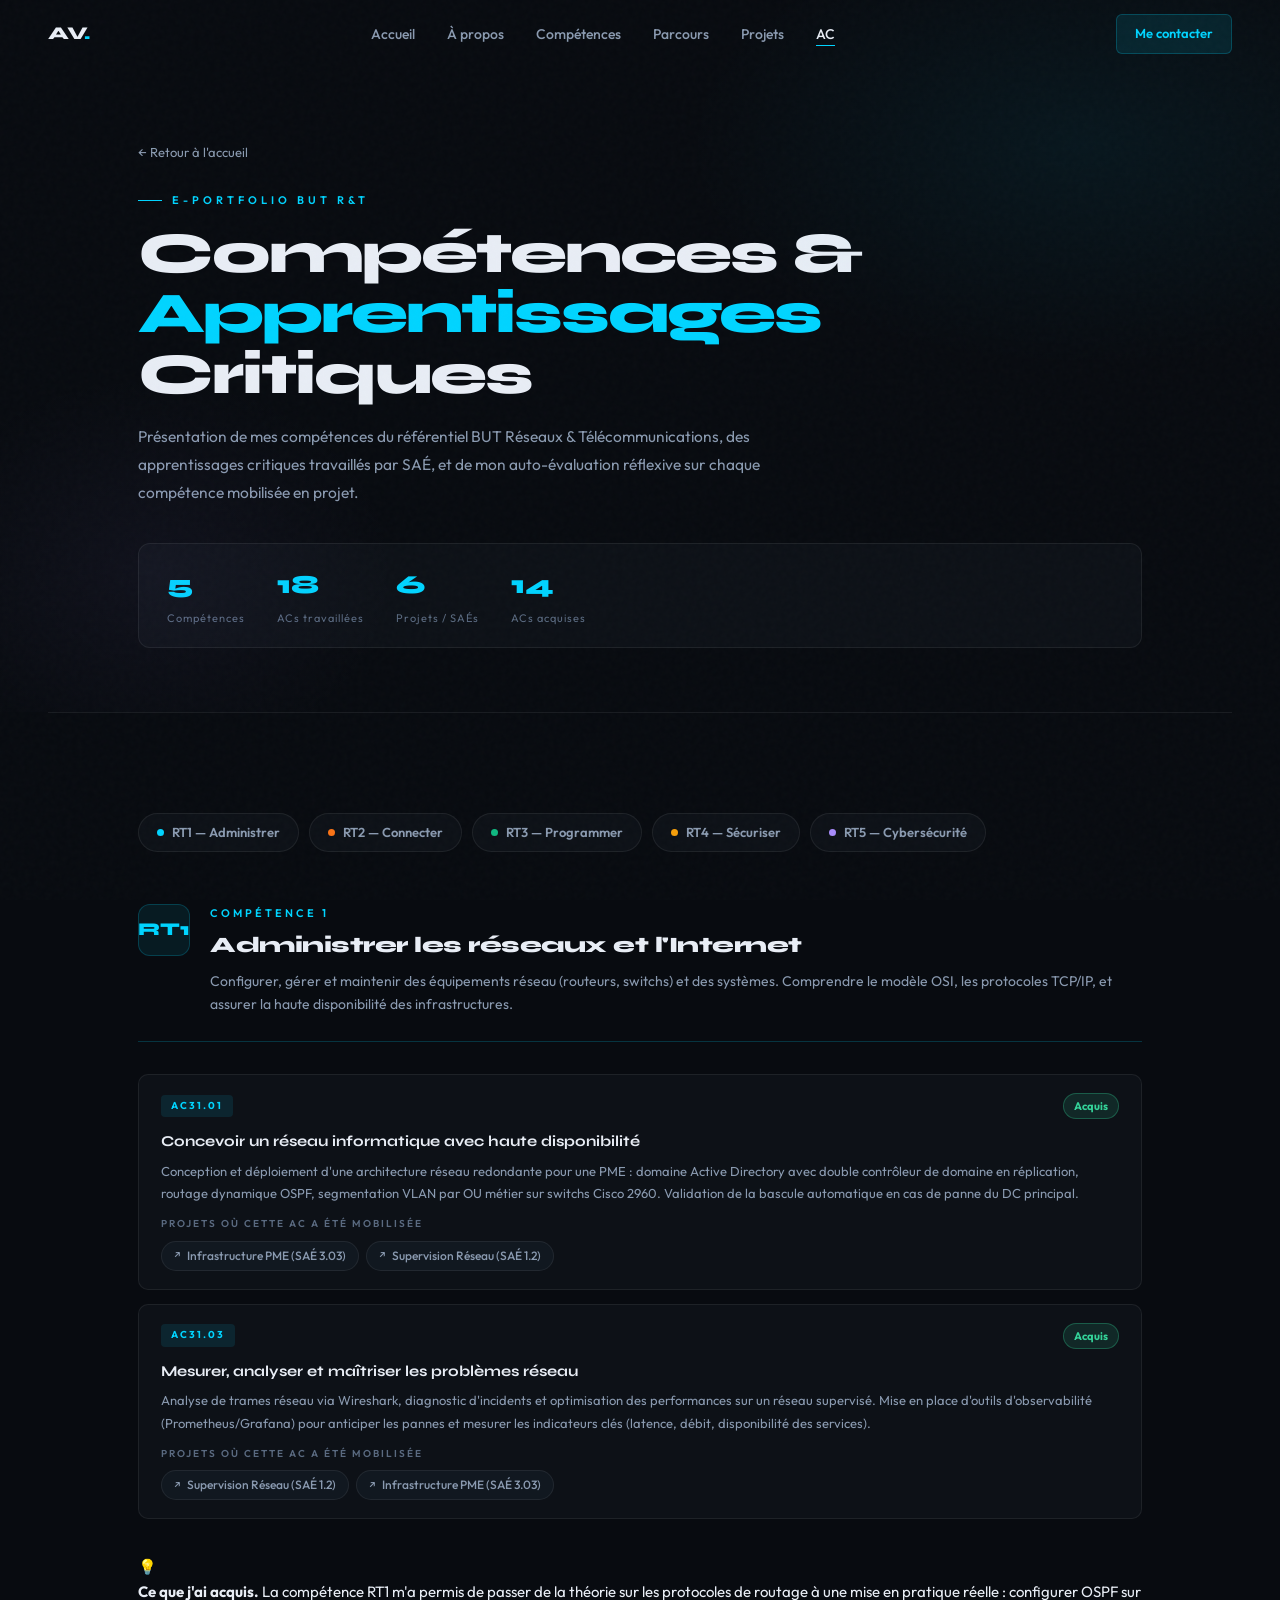
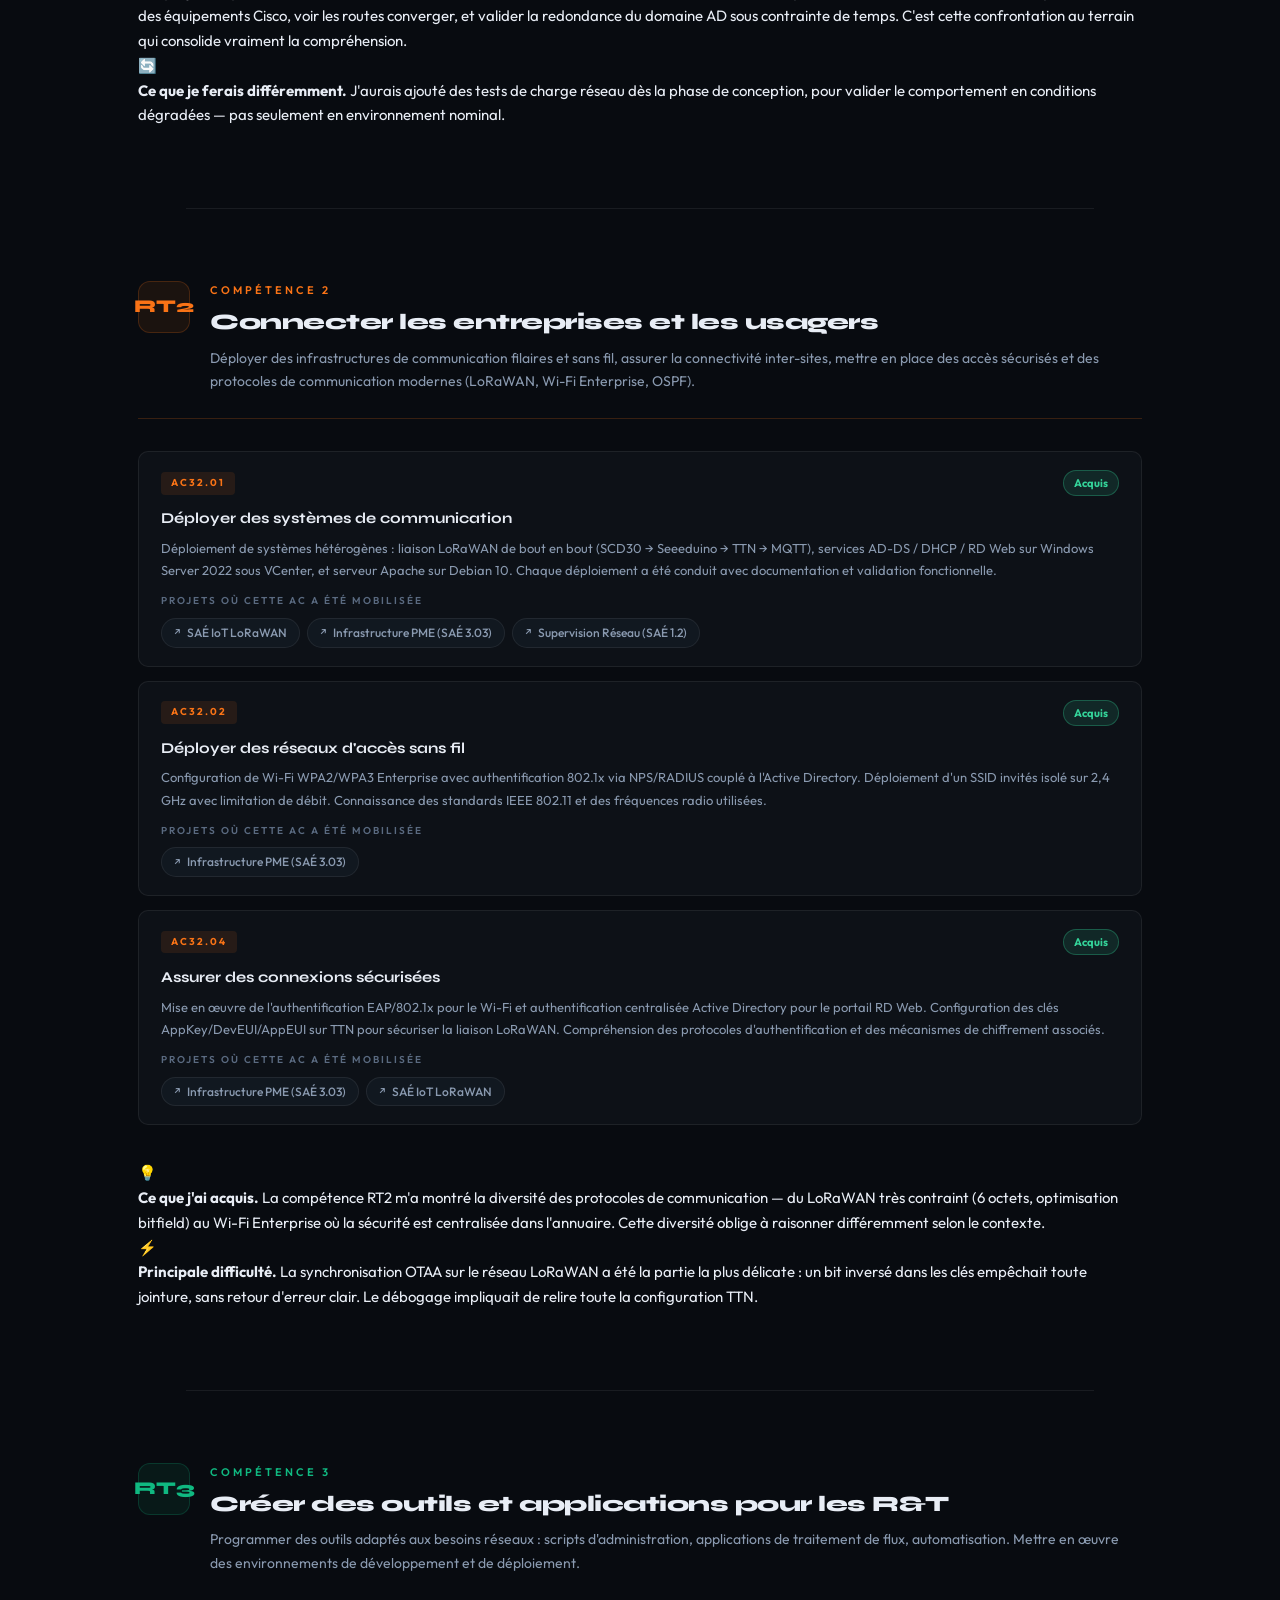
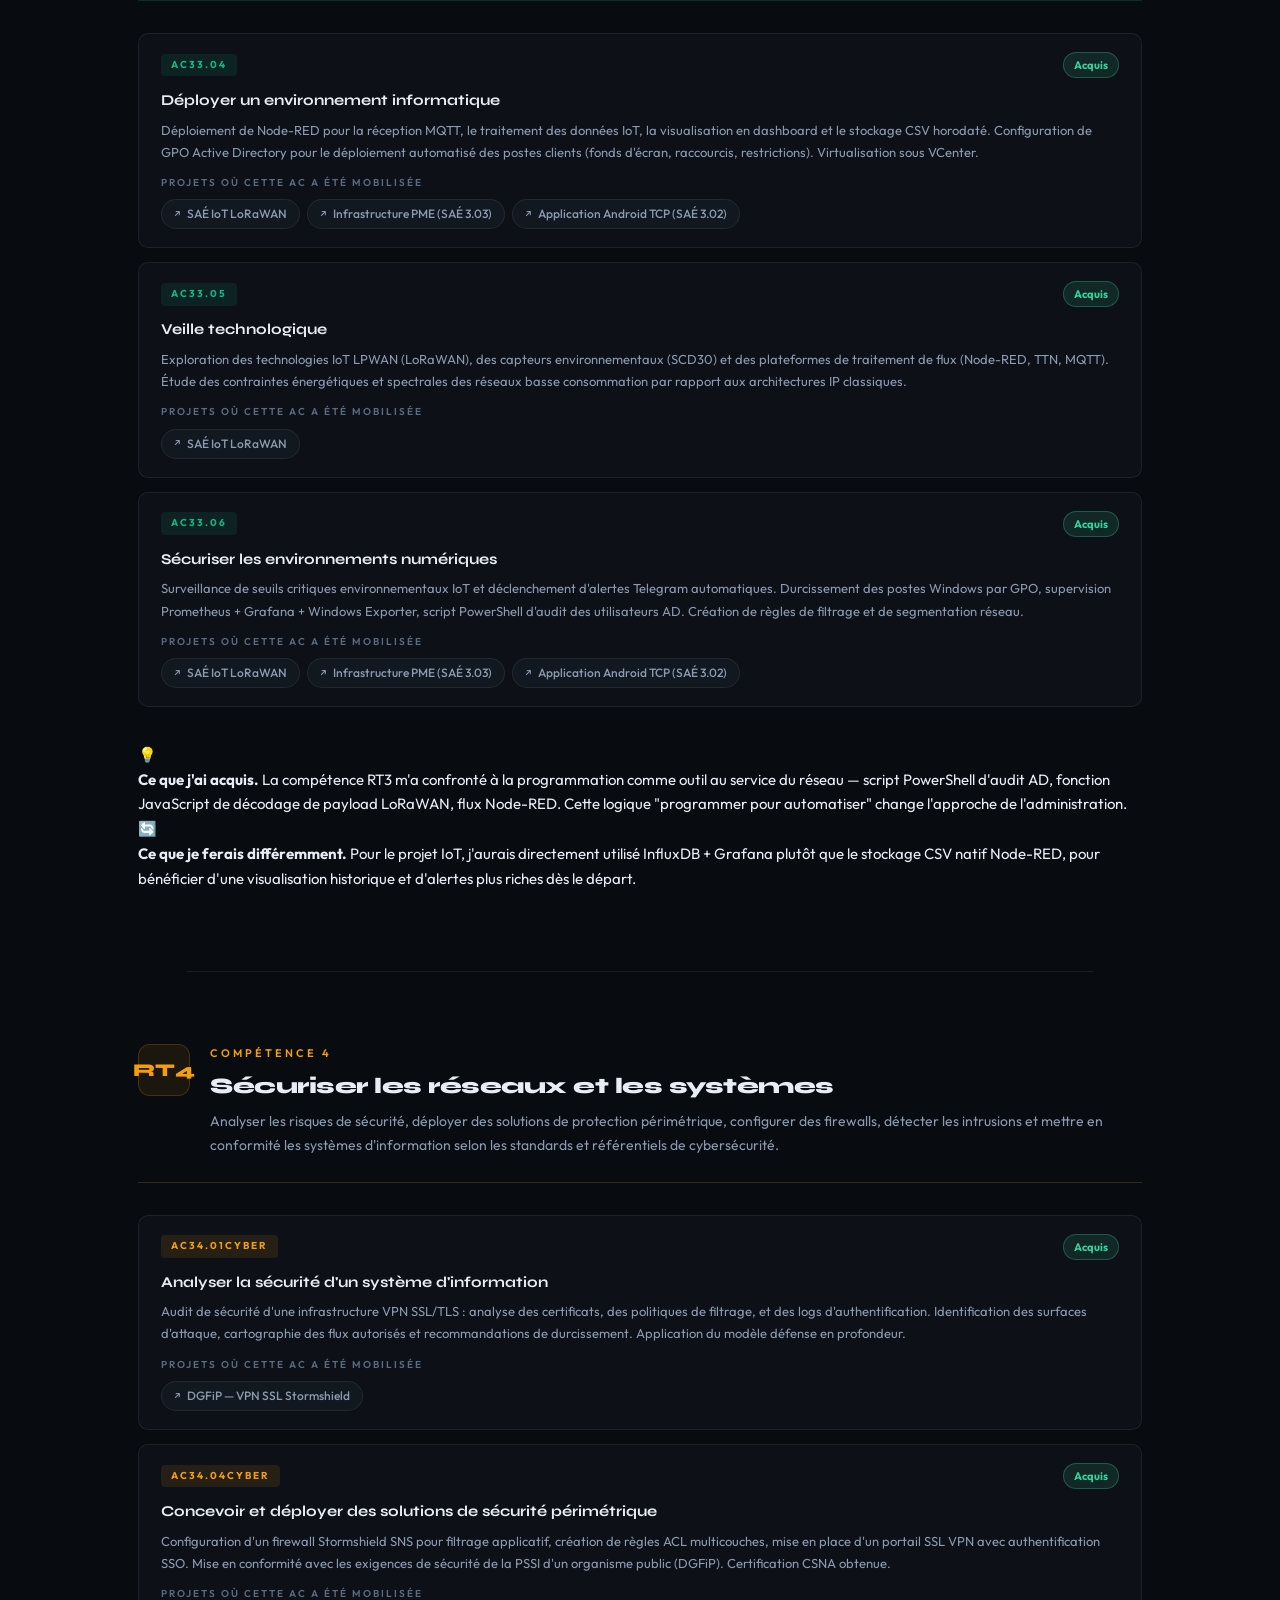
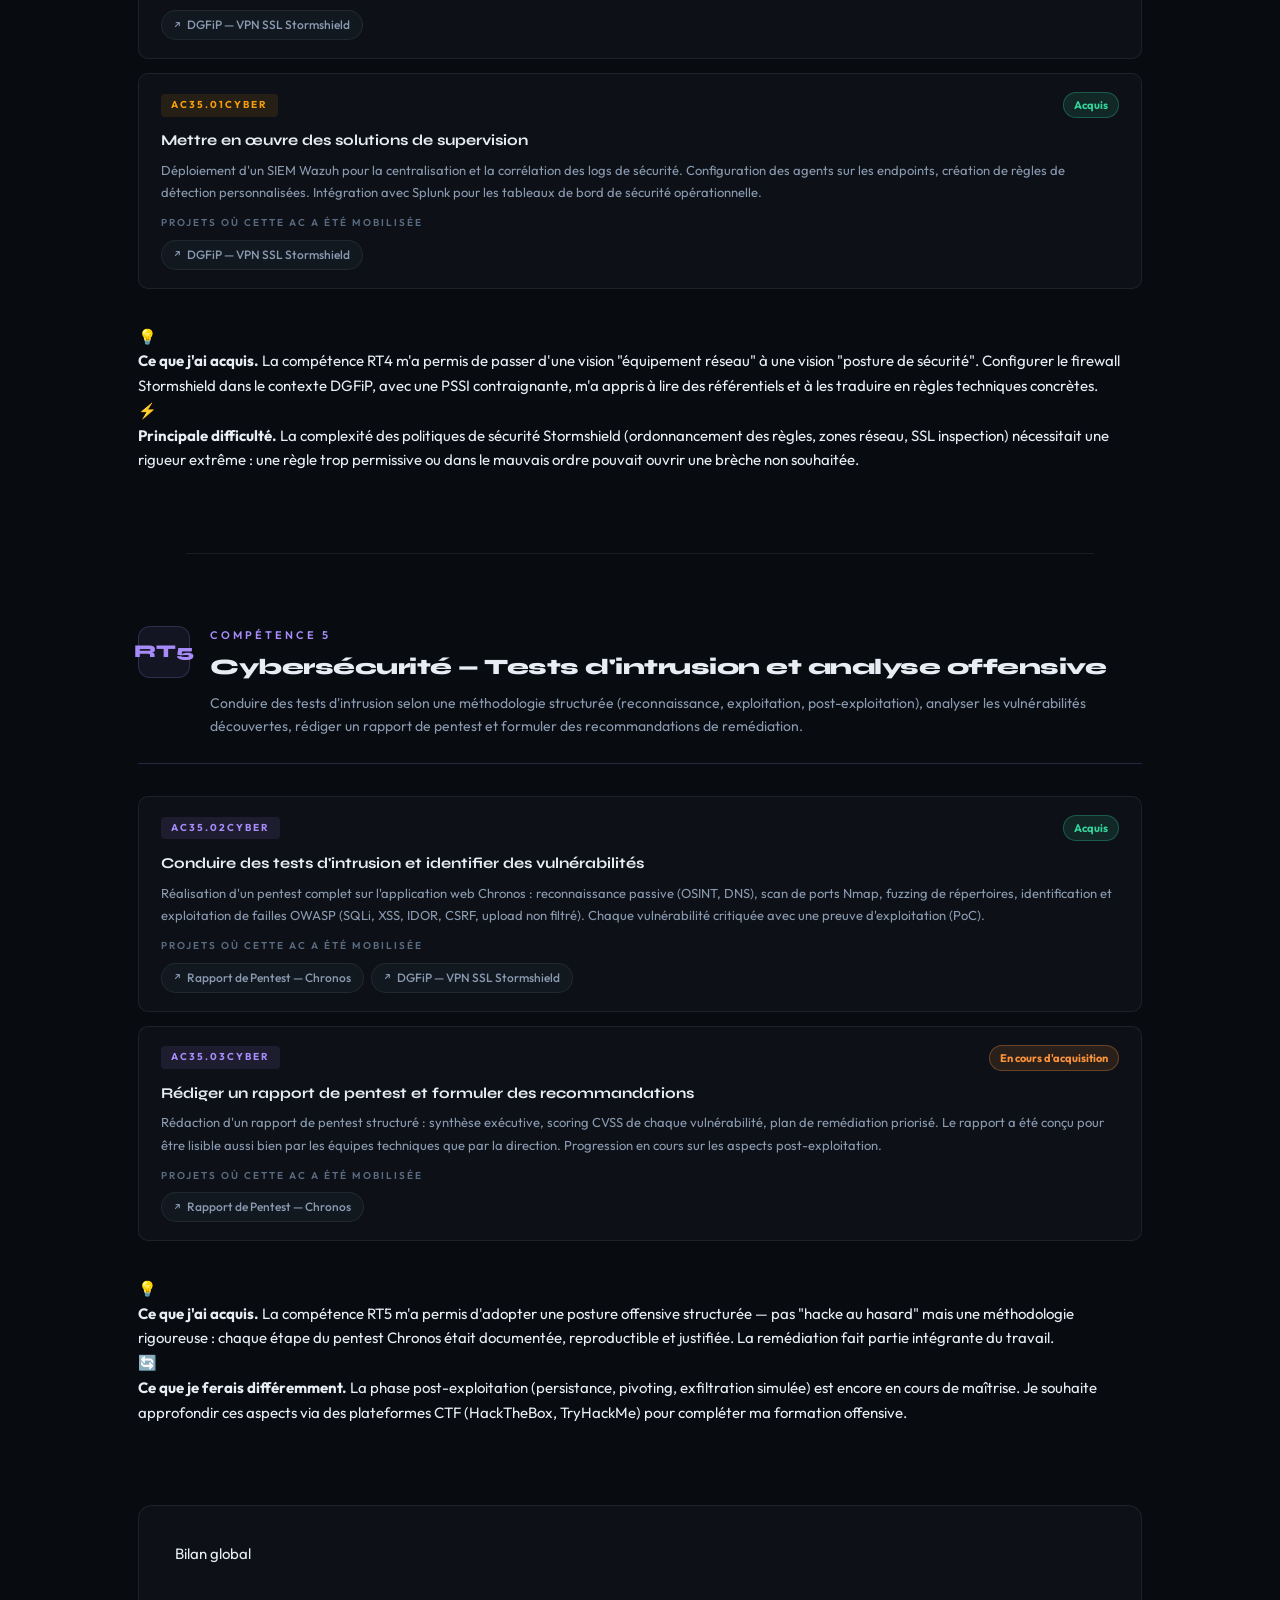
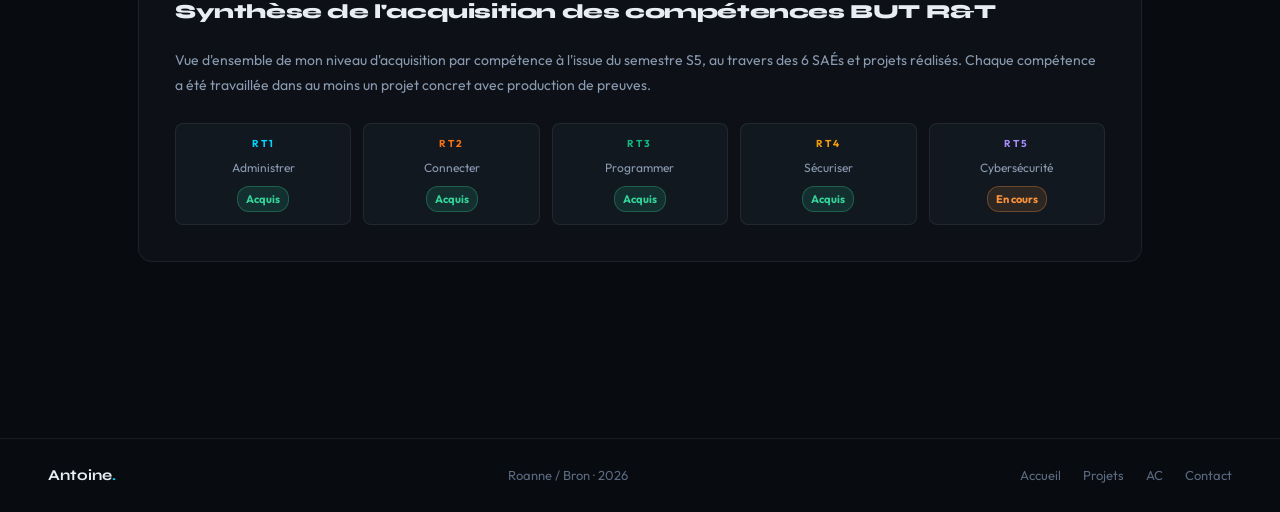
==== commit 4251e29b: "first commit" ====
--- a/competences.html
+++ b/competences.html
@@ -144,7 +144,7 @@
       <li><a href="index.html#skills">Compétences</a></li>
       <li><a href="index.html#parcours">Parcours</a></li>
       <li><a href="projects.html">Projets</a></li>
-      <li><a href="competences.html" class="active">Compétences</a></li>
+      <li><a href="competences.html" class="active">AC</a></li>
     </ul>
     <a class="nav-cta" href="index.html#contact">Me contacter</a>
     <button class="nav-burger" id="burger" aria-label="Menu">
@@ -159,7 +159,7 @@
     <a href="index.html#skills">Compétences</a>
     <a href="index.html#parcours">Parcours</a>
     <a href="projects.html">Projets</a>
-    <a href="competences.html">Compétences</a>
+    <a href="competences.html">AC</a>
     <a class="nav-cta" href="index.html#contact" style="align-self:flex-start">Me contacter</a>
   </div>
 
@@ -647,7 +647,7 @@
     <div class="footer-links">
       <a href="index.html">Accueil</a>
       <a href="projects.html">Projets</a>
-      <a href="competences.html">Compétences</a>
+      <a href="competences.html">AC</a>
       <a href="index.html#contact">Contact</a>
     </div>
   </footer>
